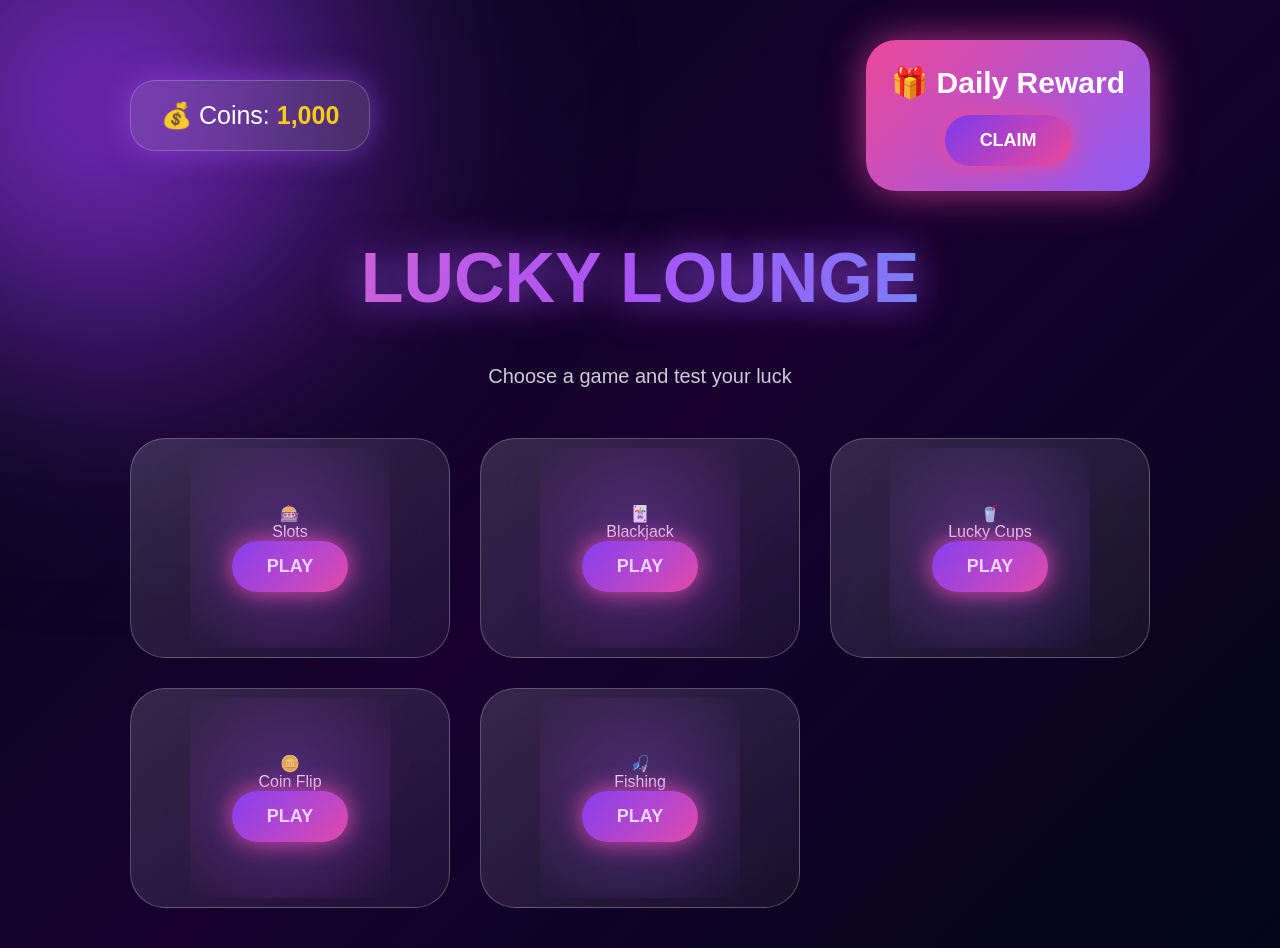
==== index.html @ 0e35cef1 "Refactor index.html structure and game buttons" ====
<!DOCTYPE html>
<html lang="en">

<head>

<meta charset="UTF-8">

<meta name="viewport" content="width=device-width, initial-scale=1.0">

<title>Lucky Lounge</title>


<link rel="stylesheet" href="style.css">


</head>


<body>


<div class="container">



    <!-- TOP HUD -->

    <div class="topbar">


        <div class="currency">

            💰 Coins:

            <span id="coins">
                0
            </span>


        </div>




        <div class="daily">


            <h2>
                🎁 Daily Reward
            </h2>


            <button onclick="claimDailyReward()">

                CLAIM

            </button>


        </div>


    </div>







    <h1 class="title">

        LUCKY LOUNGE

    </h1>





    <p style="text-align:center;opacity:.8;font-size:20px;">

        Choose a game and test your luck

    </p>







    <!-- GAME BUTTONS -->


    <div class="games">





        <div class="game" onclick="location.href='games/slots.html'">


            <div class="game-icon">

                🎰

            </div>


            <div class="game-name">

                Slots

            </div>


            <button class="game-button">

                PLAY

            </button>


        </div>








        <div class="game" onclick="location.href='games/blackjack.html'">


            <div class="game-icon">

                🃏

            </div>


            <div class="game-name">

                Blackjack

            </div>


            <button class="game-button">

                PLAY

            </button>


        </div>








        <div class="game" onclick="location.href='games/cups.html'">


            <div class="game-icon">

                🥤

            </div>


            <div class="game-name">

                Lucky Cups

            </div>


            <button class="game-button">

                PLAY

            </button>


        </div>








        <div class="game" onclick="location.href='games/coinflip.html'">


            <div class="game-icon">

                🪙

            </div>


            <div class="game-name">

                Coin Flip

            </div>


            <button class="game-button">

                PLAY

            </button>


        </div>







        <div class="game" onclick="location.href='games/fishing.html'">


            <div class="game-icon">

                🎣

            </div>


            <div class="game-name">

                Fishing

            </div>


            <button class="game-button">

                PLAY

            </button>


        </div>






    </div>





</div>







<script src="js/currency.js"></script>

<script src="js/sounds.js"></script>



</body>

</html>
---- style.css ----
/* =================================
        LUCKY LOUNGE
        PREMIUM UI
================================= */


* {
    box-sizing:border-box;
}


body {

    margin:0;

    min-height:100vh;

    background:
    linear-gradient(
        135deg,
        #050816,
        #17002f,
        #020617
    );

    color:white;

    font-family:
    "Segoe UI",
    Arial,
    sans-serif;


    overflow-x:hidden;

}





/* BACKGROUND EFFECT */


body::before {


    content:"";


    position:fixed;


    width:800px;

    height:800px;


    background:

    radial-gradient(
        circle,
        #9333ea,
        transparent 65%
    );


    filter:blur(100px);


    top:-300px;

    left:-300px;


    animation:

    glowMove 10s infinite alternate;


}



@keyframes glowMove {


    from {

        transform:translate(0,0);

    }


    to {

        transform:translate(500px,400px);

    }

}








/* MAIN AREA */


.container {


    width:95%;


    max-width:1100px;


    margin:auto;


    padding:40px;


    position:relative;



}







/* TOP BAR */


.topbar {


    display:flex;


    justify-content:space-between;


    align-items:center;


    gap:20px;


    margin-bottom:40px;


}



.currency {


    background:

    rgba(255,255,255,.12);



    backdrop-filter:blur(20px);



    padding:20px 30px;


    border-radius:25px;



    border:

    1px solid rgba(255,255,255,.2);



    font-size:25px;



    box-shadow:

    0 0 30px rgba(168,85,247,.5);


}





.currency span {


    color:#facc15;


    font-weight:bold;


}








/* DAILY REWARD */


.daily {


    background:


    linear-gradient(

        135deg,

        #ec4899,

        #8b5cf6

    );



    padding:25px;



    border-radius:30px;



    box-shadow:


    0 0 40px rgba(236,72,153,.7);



    text-align:center;



    animation:

    float 4s infinite;



}



@keyframes float {


    50%{

        transform:translateY(-10px);

    }

}





.daily h2 {


    margin:0;

    font-size:30px;

}



.daily button {


    margin-top:15px;


}









/* TITLE */


.title {


    text-align:center;


    font-size:70px;


    font-weight:900;



    background:


    linear-gradient(

        90deg,

        #f472b6,

        #a855f7,

        #38bdf8

    );



    -webkit-background-clip:text;


    color:transparent;



    text-shadow:


    0 0 40px #a855f7;


}









/* GAME GRID */


.games {


    display:grid;


    grid-template-columns:

    repeat(auto-fit,minmax(250px,1fr));


    gap:30px;


    margin-top:50px;


}








/* GAME CARDS */


.game {


    position:relative;



    height:220px;



    padding:30px;



    border-radius:35px;



    background:


    linear-gradient(

        145deg,

        rgba(255,255,255,.15),

        rgba(255,255,255,.05)

    );



    border:

    1px solid rgba(255,255,255,.25);



    backdrop-filter:blur(20px);



    display:flex;


    flex-direction:column;



    justify-content:center;



    align-items:center;



    text-align:center;



    overflow:hidden;



    transition:.4s;



}







.game::before {


    content:"";


    position:absolute;


    width:200px;


    height:200px;



    background:


    radial-gradient(

        circle,

        #a855f7,

        transparent

    );



    opacity:.3;


}







.game:hover {


    transform:


    translateY(-15px)

    scale(1.05);



    box-shadow:


    0 0 60px #a855f7;


}






.game h2 {


    position:relative;


    font-size:32px;


}



.game p {


    position:relative;


    opacity:.8;


}









/* BUTTONS */


button {


    border:none;


    padding:

    15px 35px;


    border-radius:25px;



    cursor:pointer;



    color:white;



    font-size:18px;


    font-weight:bold;



    background:


    linear-gradient(

        135deg,

        #7c3aed,

        #ec4899

    );



    box-shadow:


    0 0 25px #ec4899;



    transition:.3s;


}



button:hover {


    transform:

    scale(1.15);



    box-shadow:


    0 0 50px #ec4899;


}








/* MOBILE */


@media(max-width:600px){


.title{

    font-size:45px;

}


.topbar{

    flex-direction:column;

}


}
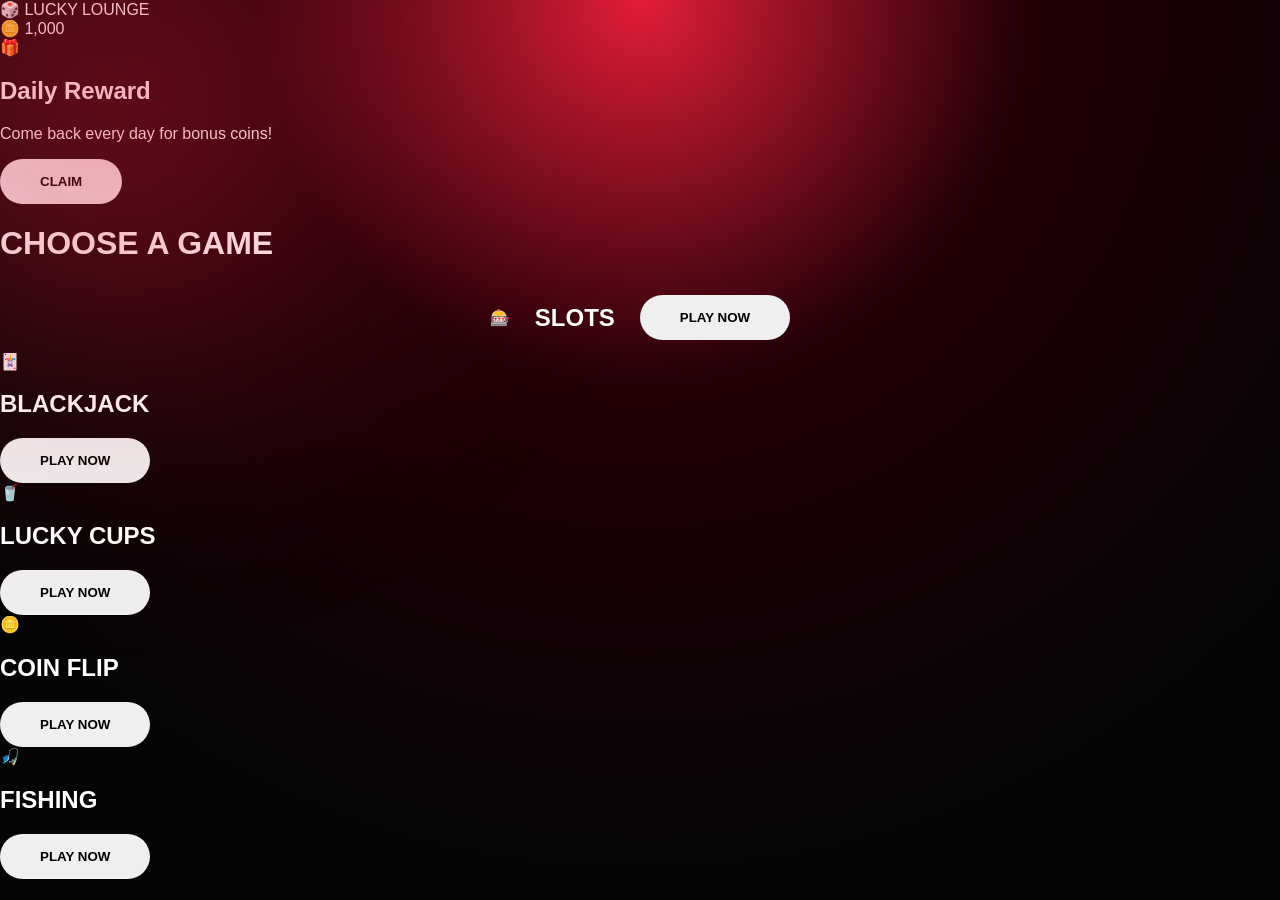
==== commit d3c9cf42: "Refactor HTML structure and update game sections" ====
--- a/index.html
+++ b/index.html
@@ -9,28 +9,38 @@
 
 <title>Lucky Lounge</title>
 
-
 <link rel="stylesheet" href="style.css">
 
-
 </head>
 
 
 <body>
 
 
-<div class="container">
-
-
-
-    <!-- TOP HUD -->
-
-    <div class="topbar">
-
-
-        <div class="currency">
-
-            💰 Coins:
+<div class="lobby">
+
+
+
+    <!-- HEADER -->
+
+    <div class="header">
+
+
+        <div class="logo">
+
+            🎲 LUCKY LOUNGE
+
+        </div>
+
+
+
+        <div class="currency-box">
+
+
+            <span class="coin-icon">
+                🪙
+            </span>
+
 
             <span id="coins">
                 0
@@ -40,26 +50,6 @@
         </div>
 
 
-
-
-        <div class="daily">
-
-
-            <h2>
-                🎁 Daily Reward
-            </h2>
-
-
-            <button onclick="claimDailyReward()">
-
-                CLAIM
-
-            </button>
-
-
-        </div>
-
-
     </div>
 
 
@@ -67,10 +57,55 @@
 
 
 
-
-    <h1 class="title">
-
-        LUCKY LOUNGE
+    <!-- DAILY -->
+
+
+    <div class="daily-card">
+
+
+        <div class="daily-icon">
+
+            🎁
+
+        </div>
+
+
+        <div>
+
+            <h2>
+                Daily Reward
+            </h2>
+
+
+            <p>
+                Come back every day for bonus coins!
+            </p>
+
+
+        </div>
+
+
+        <button onclick="claimDailyReward()">
+
+            CLAIM
+
+        </button>
+
+
+    </div>
+
+
+
+
+
+
+
+    <!-- TITLE -->
+
+
+    <h1 class="main-title">
+
+        CHOOSE A GAME
 
     </h1>
 
@@ -78,185 +113,120 @@
 
 
 
-    <p style="text-align:center;opacity:.8;font-size:20px;">
-
-        Choose a game and test your luck
-
-    </p>
-
-
-
-
-
-
-
-    <!-- GAME BUTTONS -->
-
-
-    <div class="games">
-
-
-
-
-
-        <div class="game" onclick="location.href='games/slots.html'">
-
-
-            <div class="game-icon">
-
+    <!-- GAMES -->
+
+
+    <div class="game-menu">
+
+
+
+        <div class="game-card slots"
+        onclick="location.href='games/slots.html'">
+
+            <div class="game-image">
                 🎰
-
-            </div>
-
-
-            <div class="game-name">
-
-                Slots
-
-            </div>
-
-
-            <button class="game-button">
-
-                PLAY
-
-            </button>
-
-
-        </div>
-
-
-
-
-
-
-
-
-        <div class="game" onclick="location.href='games/blackjack.html'">
-
-
-            <div class="game-icon">
-
+            </div>
+
+            <h2>
+                SLOTS
+            </h2>
+
+            <button>
+                PLAY NOW
+            </button>
+
+        </div>
+
+
+
+
+
+
+        <div class="game-card blackjack"
+        onclick="location.href='games/blackjack.html'">
+
+            <div class="game-image">
                 🃏
-
-            </div>
-
-
-            <div class="game-name">
-
-                Blackjack
-
-            </div>
-
-
-            <button class="game-button">
-
-                PLAY
-
-            </button>
-
-
-        </div>
-
-
-
-
-
-
-
-
-        <div class="game" onclick="location.href='games/cups.html'">
-
-
-            <div class="game-icon">
-
+            </div>
+
+            <h2>
+                BLACKJACK
+            </h2>
+
+            <button>
+                PLAY NOW
+            </button>
+
+        </div>
+
+
+
+
+
+
+
+        <div class="game-card cups"
+        onclick="location.href='games/cups.html'">
+
+            <div class="game-image">
                 🥤
-
-            </div>
-
-
-            <div class="game-name">
-
-                Lucky Cups
-
-            </div>
-
-
-            <button class="game-button">
-
-                PLAY
-
-            </button>
-
-
-        </div>
-
-
-
-
-
-
-
-
-        <div class="game" onclick="location.href='games/coinflip.html'">
-
-
-            <div class="game-icon">
-
+            </div>
+
+            <h2>
+                LUCKY CUPS
+            </h2>
+
+            <button>
+                PLAY NOW
+            </button>
+
+        </div>
+
+
+
+
+
+
+
+        <div class="game-card coin"
+        onclick="location.href='games/coinflip.html'">
+
+            <div class="game-image">
                 🪙
-
-            </div>
-
-
-            <div class="game-name">
-
-                Coin Flip
-
-            </div>
-
-
-            <button class="game-button">
-
-                PLAY
-
-            </button>
-
-
-        </div>
-
-
-
-
-
-
-
-        <div class="game" onclick="location.href='games/fishing.html'">
-
-
-            <div class="game-icon">
-
+            </div>
+
+            <h2>
+                COIN FLIP
+            </h2>
+
+            <button>
+                PLAY NOW
+            </button>
+
+        </div>
+
+
+
+
+
+
+
+        <div class="game-card fishing"
+        onclick="location.href='games/fishing.html'">
+
+            <div class="game-image">
                 🎣
-
-            </div>
-
-
-            <div class="game-name">
-
-                Fishing
-
-            </div>
-
-
-            <button class="game-button">
-
-                PLAY
-
-            </button>
-
-
-        </div>
-
-
+            </div>
+
+            <h2>
+                FISHING
+            </h2>
+
+            <button>
+                PLAY NOW
+            </button>
+
+        </div>
 
 
 
@@ -272,15 +242,11 @@
 
 
 
-
-
-
 <script src="js/currency.js"></script>
 
 <script src="js/sounds.js"></script>
 
 
-
 </body>
 
 </html>
--- a/style.css
+++ b/style.css
@@ -1,45 +1,76 @@
-/* =================================
+/* =====================================
         LUCKY LOUNGE
-        PREMIUM UI
-================================= */
+        CRIMSON PREMIUM UI
+        Theme: #e31d39
+===================================== */
 
 
 * {
+
     box-sizing:border-box;
-}
-
-
+
+}
+
+
+
+html,
 body {
 
     margin:0;
 
-    min-height:100vh;
+    padding:0;
+
+    width:100%;
+
+    min-height:100%;
+
+}
+
+
+
+
+
+body {
+
 
     background:
-    linear-gradient(
-        135deg,
-        #050816,
-        #17002f,
-        #020617
+
+    radial-gradient(
+
+        circle at top,
+
+        #e31d39,
+
+        #210006 35%,
+
+        #050505 80%
+
     );
 
+
     color:white;
 
+
     font-family:
+
     "Segoe UI",
     Arial,
     sans-serif;
 
 
+
     overflow-x:hidden;
 
-}
-
-
-
-
-
-/* BACKGROUND EFFECT */
+
+}
+
+
+
+
+
+/* ==========================
+   BACKGROUND EFFECTS
+========================== */
 
 
 body::before {
@@ -53,19 +84,28 @@
 
     width:800px;
 
+
     height:800px;
 
 
+
     background:
 
+
     radial-gradient(
+
         circle,
-        #9333ea,
+
+        rgba(227,29,57,.55),
+
         transparent 65%
+
     );
 
 
-    filter:blur(100px);
+
+    filter:blur(120px);
+
 
 
     top:-300px;
@@ -73,41 +113,46 @@
     left:-300px;
 
 
+
     animation:
 
-    glowMove 10s infinite alternate;
-
-
-}
-
-
-
-@keyframes glowMove {
+    redGlow 8s infinite alternate;
+
+
+}
+
+
+
+
+
+@keyframes redGlow {
 
 
     from {
 
-        transform:translate(0,0);
+        transform:translate(0,0) scale(1);
 
     }
 
 
     to {
 
-        transform:translate(500px,400px);
+        transform:translate(500px,300px) scale(1.3);
 
     }
 
-}
-
-
-
-
-
-
-
-
-/* MAIN AREA */
+
+}
+
+
+
+
+
+
+
+/* ==========================
+        HOME CONTAINER
+========================== */
 
 
 .container {
@@ -116,7 +161,7 @@
     width:95%;
 
 
-    max-width:1100px;
+    max-width:1200px;
 
 
     margin:auto;
@@ -125,564 +170,880 @@
     padding:40px;
 
 
+}
+
+
+
+
+
+
+/* ==========================
+        TOP HUD
+========================== */
+
+
+.topbar {
+
+
+    display:flex;
+
+
+    justify-content:space-between;
+
+
+    align-items:center;
+
+
+    gap:25px;
+
+
+    flex-wrap:wrap;
+
+
+}
+
+
+
+
+
+.currency {
+
+
+    padding:20px 35px;
+
+
+    border-radius:25px;
+
+
+
+    background:
+
+    rgba(255,255,255,.12);
+
+
+
+    backdrop-filter:blur(20px);
+
+
+
+    border:
+
+    1px solid rgba(255,255,255,.25);
+
+
+
+    font-size:26px;
+
+
+
+    font-weight:900;
+
+
+
+    box-shadow:
+
+
+    0 0 35px rgba(227,29,57,.8);
+
+
+
+}
+
+
+
+
+
+.currency span {
+
+
+    color:#ffd700;
+
+
+    text-shadow:
+
+    0 0 15px gold;
+
+
+}
+
+
+
+
+
+
+
+/* DAILY REWARD */
+
+
+.daily {
+
+
+    padding:25px 45px;
+
+
+    border-radius:30px;
+
+
+
+    background:
+
+
+    linear-gradient(
+
+        135deg,
+
+        #e31d39,
+
+        #ff6b81
+
+    );
+
+
+
+    box-shadow:
+
+
+    0 0 50px #e31d39;
+
+
+
+    animation:
+
+    rewardFloat 3s infinite;
+
+
+}
+
+
+
+
+
+@keyframes rewardFloat {
+
+
+    50%{
+
+        transform:translateY(-12px);
+
+    }
+
+
+}
+
+
+
+
+
+
+
+
+/* ==========================
+        TITLE
+========================== */
+
+
+.title {
+
+
+    text-align:center;
+
+
+    font-size:75px;
+
+
+    font-weight:1000;
+
+
+
+    background:
+
+
+    linear-gradient(
+
+        90deg,
+
+        #ffccd5,
+
+        #e31d39,
+
+        white
+
+    );
+
+
+
+    -webkit-background-clip:text;
+
+
+    color:transparent;
+
+
+
+    text-shadow:
+
+
+    0 0 40px #e31d39;
+
+
+
+}
+
+
+
+
+
+
+
+
+/* ==========================
+        GAME GRID
+========================== */
+
+
+.games {
+
+
+    display:grid;
+
+
+    grid-template-columns:
+
+
+    repeat(
+
+    auto-fit,
+
+    minmax(260px,1fr)
+
+    );
+
+
+
+    gap:35px;
+
+
+    margin-top:60px;
+
+
+}
+
+
+
+
+
+
+
+/* ==========================
+        GAME BUTTONS
+========================== */
+
+
+.game {
+
+
+    height:260px;
+
+
+
     position:relative;
 
 
 
-}
-
-
-
-
-
-
-
-/* TOP BAR */
-
-
-.topbar {
+    overflow:hidden;
+
+
+
+    cursor:pointer;
+
+
+
+    border-radius:35px;
+
 
 
     display:flex;
 
 
-    justify-content:space-between;
+
+    flex-direction:column;
+
+
+
+    justify-content:center;
+
 
 
     align-items:center;
 
 
-    gap:20px;
-
-
-    margin-bottom:40px;
-
-
-}
-
-
-
-.currency {
+
 
 
     background:
 
+
+    linear-gradient(
+
+        145deg,
+
+        #260009,
+
+        #e31d39
+
+    );
+
+
+
+
+
+    border:
+
+    3px solid rgba(255,255,255,.25);
+
+
+
+
+
+    box-shadow:
+
+
+    0 20px 50px rgba(0,0,0,.7);
+
+
+
+    transition:.35s;
+
+
+}
+
+
+
+
+
+.game::before {
+
+
+    content:"";
+
+
+    position:absolute;
+
+
+    width:250px;
+
+
+    height:250px;
+
+
+
+    background:
+
+
+    radial-gradient(
+
+        circle,
+
+        rgba(255,255,255,.35),
+
+        transparent
+
+    );
+
+
+
+    top:-150px;
+
+
+    left:-150px;
+
+
+
+    transition:.5s;
+
+
+}
+
+
+
+
+
+.game:hover::before {
+
+
+    top:-20px;
+
+
+    left:-20px;
+
+
+}
+
+
+
+
+
+
+
+.game::after {
+
+
+    content:"";
+
+
+    position:absolute;
+
+
+    width:200%;
+
+
+    height:100%;
+
+
+
+    background:
+
+
+    linear-gradient(
+
+        120deg,
+
+        transparent,
+
+        rgba(255,255,255,.35),
+
+        transparent
+
+    );
+
+
+
+    transform:
+
+    translateX(-100%);
+
+
+}
+
+
+
+
+
+.game:hover::after {
+
+
+    animation:
+
+    shine .8s;
+
+
+}
+
+
+
+
+@keyframes shine {
+
+
+    to {
+
+        transform:translateX(100%);
+
+    }
+
+
+}
+
+
+
+
+
+.game:hover {
+
+
+    transform:
+
+
+    translateY(-18px)
+
+    scale(1.06);
+
+
+
+    box-shadow:
+
+
+    0 0 70px #e31d39;
+
+
+}
+
+
+
+
+
+.game-icon {
+
+
+    font-size:90px;
+
+
+    z-index:2;
+
+
+
+    filter:
+
+
+    drop-shadow(
+
+    0 0 20px white
+
+    );
+
+
+}
+
+
+
+
+
+.game-name {
+
+
+    z-index:2;
+
+
+    font-size:38px;
+
+
+    font-weight:1000;
+
+
+    text-transform:uppercase;
+
+
+}
+
+
+
+
+
+
+
+.game-button {
+
+
+    z-index:2;
+
+
+    margin-top:20px;
+
+
+    width:180px;
+
+
+    height:55px;
+
+
+
+    border-radius:30px;
+
+
+
+    border:none;
+
+
+
+    background:white;
+
+
+
+    color:#e31d39;
+
+
+
+    font-size:20px;
+
+
+    font-weight:1000;
+
+
+
+    cursor:pointer;
+
+
+
+    transition:.3s;
+
+
+}
+
+
+
+
+
+.game:hover .game-button {
+
+
+    background:#e31d39;
+
+
+    color:white;
+
+
+
+    box-shadow:
+
+
+    0 0 30px white;
+
+
+}
+
+
+
+
+
+
+
+
+/* ==========================
+        GAME PAGES
+========================== */
+
+
+.game-container {
+
+
+    width:95%;
+
+
+    max-width:750px;
+
+
+
+    margin:50px auto;
+
+
+    padding:50px;
+
+
+
+    background:
+
+
     rgba(255,255,255,.12);
 
 
 
-    backdrop-filter:blur(20px);
-
-
-
-    padding:20px 30px;
+    backdrop-filter:
+
+    blur(25px);
+
+
+
+    border-radius:35px;
+
+
+
+    border:
+
+    1px solid rgba(255,255,255,.25);
+
+
+
+    text-align:center;
+
+
+
+    box-shadow:
+
+
+    0 0 70px rgba(227,29,57,.7);
+
+
+}
+
+
+
+
+
+
+/* SLOTS */
+
+
+.slots {
+
+
+    display:flex !important;
+
+
+    flex-direction:row !important;
+
+
+    justify-content:center !important;
+
+
+    align-items:center !important;
+
+
+    gap:25px;
+
+
+}
+
+
+
+
+
+.slot {
+
+
+    width:120px;
+
+
+    height:120px;
+
+
+    background:#111;
 
 
     border-radius:25px;
 
 
-
     border:
 
-    1px solid rgba(255,255,255,.2);
-
-
-
-    font-size:25px;
+    3px solid #e31d39;
+
+
+
+    display:flex !important;
+
+
+    justify-content:center !important;
+
+
+    align-items:center !important;
+
+
+
+    font-size:65px;
 
 
 
     box-shadow:
 
-    0 0 30px rgba(168,85,247,.5);
-
-
-}
-
-
-
-
-
-.currency span {
-
-
-    color:#facc15;
+
+    0 0 35px #e31d39;
+
+
+}
+
+
+
+
+
+
+
+
+/* INPUTS */
+
+
+input {
+
+
+    padding:18px;
+
+
+    width:300px;
+
+
+    border-radius:20px;
+
+
+    background:#111;
+
+
+    color:white;
+
+
+    border:
+
+    2px solid #e31d39;
+
+
+
+    text-align:center;
+
+
+    font-size:20px;
+
+
+}
+
+
+
+
+
+
+
+
+/* BUTTONS */
+
+
+button {
+
+
+    cursor:pointer;
+
+
+    border:none;
+
+
+    border-radius:25px;
+
+
+    padding:15px 40px;
 
 
     font-weight:bold;
 
 
-}
-
-
-
-
-
-
-
-
-/* DAILY REWARD */
-
-
-.daily {
-
-
-    background:
-
-
-    linear-gradient(
-
-        135deg,
-
-        #ec4899,
-
-        #8b5cf6
-
-    );
-
-
-
-    padding:25px;
-
-
-
-    border-radius:30px;
-
+    transition:.3s;
+
+
+}
+
+
+
+
+
+button:hover {
+
+
+    transform:scale(1.1);
 
 
     box-shadow:
 
-
-    0 0 40px rgba(236,72,153,.7);
-
-
-
-    text-align:center;
-
-
-
-    animation:
-
-    float 4s infinite;
-
-
-
-}
-
-
-
-@keyframes float {
-
-
-    50%{
-
-        transform:translateY(-10px);
-
-    }
-
-}
-
-
-
-
-
-.daily h2 {
-
-
-    margin:0;
-
-    font-size:30px;
-
-}
-
-
-
-.daily button {
-
-
-    margin-top:15px;
-
-
-}
-
-
-
-
-
-
-
-
-
-/* TITLE */
+    0 0 30px #e31d39;
+
+
+}
+
+
+
+
+
+
+@media(max-width:700px){
 
 
 .title {
 
-
-    text-align:center;
-
-
-    font-size:70px;
-
-
-    font-weight:900;
-
-
-
-    background:
-
-
-    linear-gradient(
-
-        90deg,
-
-        #f472b6,
-
-        #a855f7,
-
-        #38bdf8
-
-    );
-
-
-
-    -webkit-background-clip:text;
-
-
-    color:transparent;
-
-
-
-    text-shadow:
-
-
-    0 0 40px #a855f7;
-
-
-}
-
-
-
-
-
-
-
-
-
-/* GAME GRID */
-
-
-.games {
-
-
-    display:grid;
-
-
-    grid-template-columns:
-
-    repeat(auto-fit,minmax(250px,1fr));
-
-
-    gap:30px;
-
-
-    margin-top:50px;
-
-
-}
-
-
-
-
-
-
-
-
-/* GAME CARDS */
-
-
-.game {
-
-
-    position:relative;
-
-
-
-    height:220px;
-
-
-
-    padding:30px;
-
-
-
-    border-radius:35px;
-
-
-
-    background:
-
-
-    linear-gradient(
-
-        145deg,
-
-        rgba(255,255,255,.15),
-
-        rgba(255,255,255,.05)
-
-    );
-
-
-
-    border:
-
-    1px solid rgba(255,255,255,.25);
-
-
-
-    backdrop-filter:blur(20px);
-
-
-
-    display:flex;
-
-
-    flex-direction:column;
-
-
-
-    justify-content:center;
-
-
-
-    align-items:center;
-
-
-
-    text-align:center;
-
-
-
-    overflow:hidden;
-
-
-
-    transition:.4s;
-
-
-
-}
-
-
-
-
-
-
-
-.game::before {
-
-
-    content:"";
-
-
-    position:absolute;
-
-
-    width:200px;
-
-
-    height:200px;
-
-
-
-    background:
-
-
-    radial-gradient(
-
-        circle,
-
-        #a855f7,
-
-        transparent
-
-    );
-
-
-
-    opacity:.3;
-
-
-}
-
-
-
-
-
-
-
-.game:hover {
-
-
-    transform:
-
-
-    translateY(-15px)
-
-    scale(1.05);
-
-
-
-    box-shadow:
-
-
-    0 0 60px #a855f7;
-
-
-}
-
-
-
-
-
-
-.game h2 {
-
-
-    position:relative;
-
-
-    font-size:32px;
-
-
-}
-
-
-
-.game p {
-
-
-    position:relative;
-
-
-    opacity:.8;
-
-
-}
-
-
-
-
-
-
-
-
-
-/* BUTTONS */
-
-
-button {
-
-
-    border:none;
-
-
-    padding:
-
-    15px 35px;
-
-
-    border-radius:25px;
-
-
-
-    cursor:pointer;
-
-
-
-    color:white;
-
-
-
-    font-size:18px;
-
-
-    font-weight:bold;
-
-
-
-    background:
-
-
-    linear-gradient(
-
-        135deg,
-
-        #7c3aed,
-
-        #ec4899
-
-    );
-
-
-
-    box-shadow:
-
-
-    0 0 25px #ec4899;
-
-
-
-    transition:.3s;
-
-
-}
-
-
-
-button:hover {
-
-
-    transform:
-
-    scale(1.15);
-
-
-
-    box-shadow:
-
-
-    0 0 50px #ec4899;
-
-
-}
-
-
-
-
-
-
-
-
-/* MOBILE */
-
-
-@media(max-width:600px){
-
-
-.title{
-
     font-size:45px;
 
 }
 
 
-.topbar{
-
-    flex-direction:column;
-
-}
-
-
-}
+}
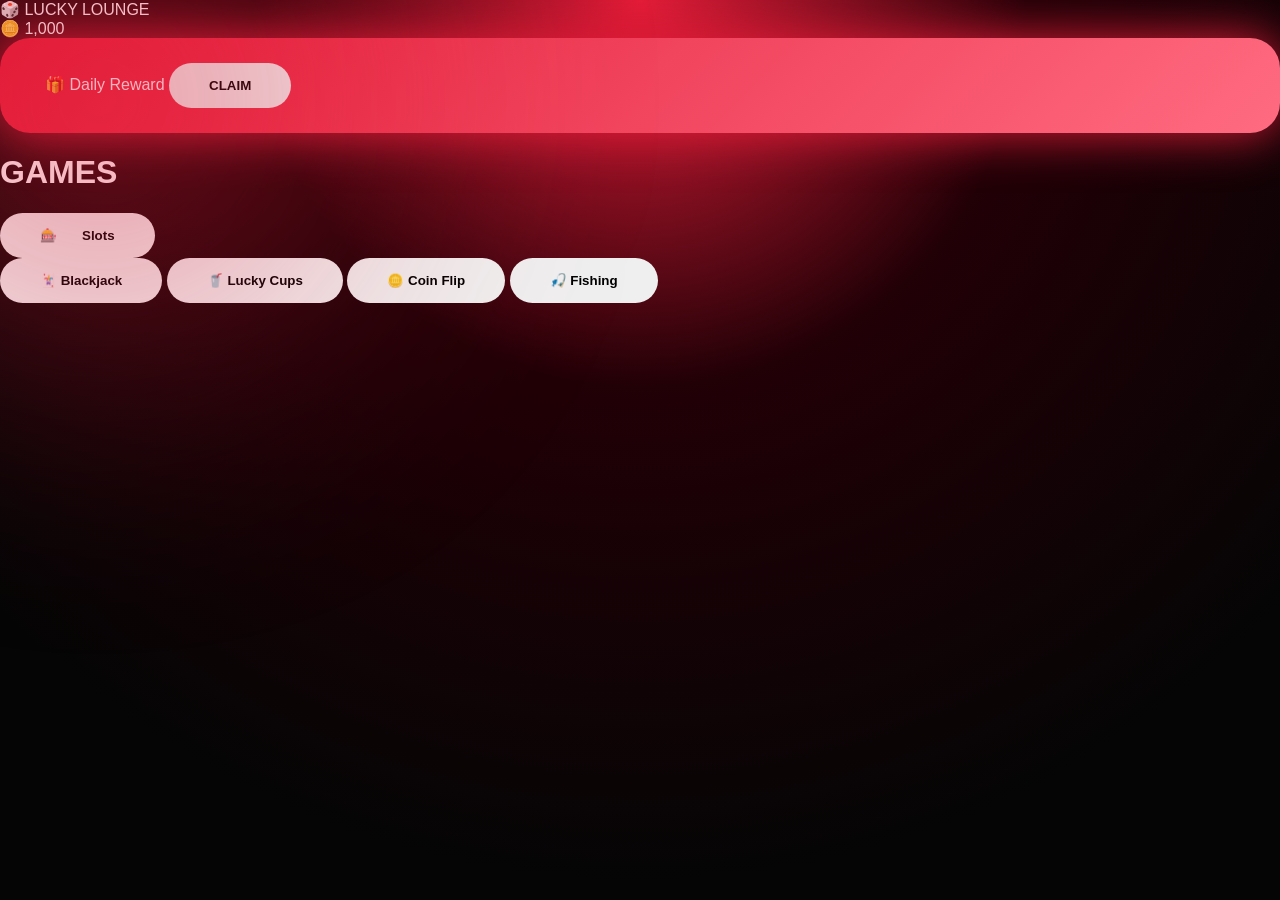
==== commit e5f0e28f: "Update index.html" ====
--- a/index.html
+++ b/index.html
@@ -1,11 +1,7 @@
 <!DOCTYPE html>
-<html lang="en">
+<html>
 
 <head>
-
-<meta charset="UTF-8">
-
-<meta name="viewport" content="width=device-width, initial-scale=1.0">
 
 <title>Lucky Lounge</title>
 
@@ -17,13 +13,12 @@
 <body>
 
 
-<div class="lobby">
-
+<div class="menu">
 
 
     <!-- HEADER -->
 
-    <div class="header">
+    <div class="top">
 
 
         <div class="logo">
@@ -33,19 +28,9 @@
         </div>
 
 
+        <div class="coins">
 
-        <div class="currency-box">
-
-
-            <span class="coin-icon">
-                🪙
-            </span>
-
-
-            <span id="coins">
-                0
-            </span>
-
+            🪙 <span id="coins">0</span>
 
         </div>
 
@@ -56,41 +41,15 @@
 
 
 
-
     <!-- DAILY -->
 
+    <div class="daily">
 
-    <div class="daily-card">
-
-
-        <div class="daily-icon">
-
-            🎁
-
-        </div>
-
-
-        <div>
-
-            <h2>
-                Daily Reward
-            </h2>
-
-
-            <p>
-                Come back every day for bonus coins!
-            </p>
-
-
-        </div>
-
+        🎁 Daily Reward
 
         <button onclick="claimDailyReward()">
-
             CLAIM
-
         </button>
-
 
     </div>
 
@@ -100,134 +59,90 @@
 
 
 
-    <!-- TITLE -->
-
-
-    <h1 class="main-title">
-
-        CHOOSE A GAME
-
+    <h1>
+        GAMES
     </h1>
 
 
 
 
 
-    <!-- GAMES -->
+    <!-- GAME BUTTONS -->
 
 
-    <div class="game-menu">
+    <div class="buttons">
 
 
-
-        <div class="game-card slots"
+        <button class="game-btn slots"
         onclick="location.href='games/slots.html'">
 
-            <div class="game-image">
+            <span>
                 🎰
-            </div>
+            </span>
 
-            <h2>
-                SLOTS
-            </h2>
+            Slots
 
-            <button>
-                PLAY NOW
-            </button>
-
-        </div>
+        </button>
 
 
 
 
 
-
-        <div class="game-card blackjack"
+        <button class="game-btn blackjack"
         onclick="location.href='games/blackjack.html'">
 
-            <div class="game-image">
+            <span>
                 🃏
-            </div>
+            </span>
 
-            <h2>
-                BLACKJACK
-            </h2>
+            Blackjack
 
-            <button>
-                PLAY NOW
-            </button>
-
-        </div>
+        </button>
 
 
 
 
 
-
-
-        <div class="game-card cups"
+        <button class="game-btn cups"
         onclick="location.href='games/cups.html'">
 
-            <div class="game-image">
+            <span>
                 🥤
-            </div>
+            </span>
 
-            <h2>
-                LUCKY CUPS
-            </h2>
+            Lucky Cups
 
-            <button>
-                PLAY NOW
-            </button>
-
-        </div>
+        </button>
 
 
 
 
 
-
-
-        <div class="game-card coin"
+        <button class="game-btn flip"
         onclick="location.href='games/coinflip.html'">
 
-            <div class="game-image">
+            <span>
                 🪙
-            </div>
+            </span>
 
-            <h2>
-                COIN FLIP
-            </h2>
+            Coin Flip
 
-            <button>
-                PLAY NOW
-            </button>
-
-        </div>
+        </button>
 
 
 
 
 
-
-
-        <div class="game-card fishing"
+        <button class="game-btn fish"
         onclick="location.href='games/fishing.html'">
 
-            <div class="game-image">
+            <span>
                 🎣
-            </div>
+            </span>
 
-            <h2>
-                FISHING
-            </h2>
+            Fishing
 
-            <button>
-                PLAY NOW
-            </button>
-
-        </div>
-
+        </button>
 
 
 
@@ -235,17 +150,12 @@
 
 
 
-
-
 </div>
-
 
 
 
 <script src="js/currency.js"></script>
 
-<script src="js/sounds.js"></script>
-
 
 </body>
 
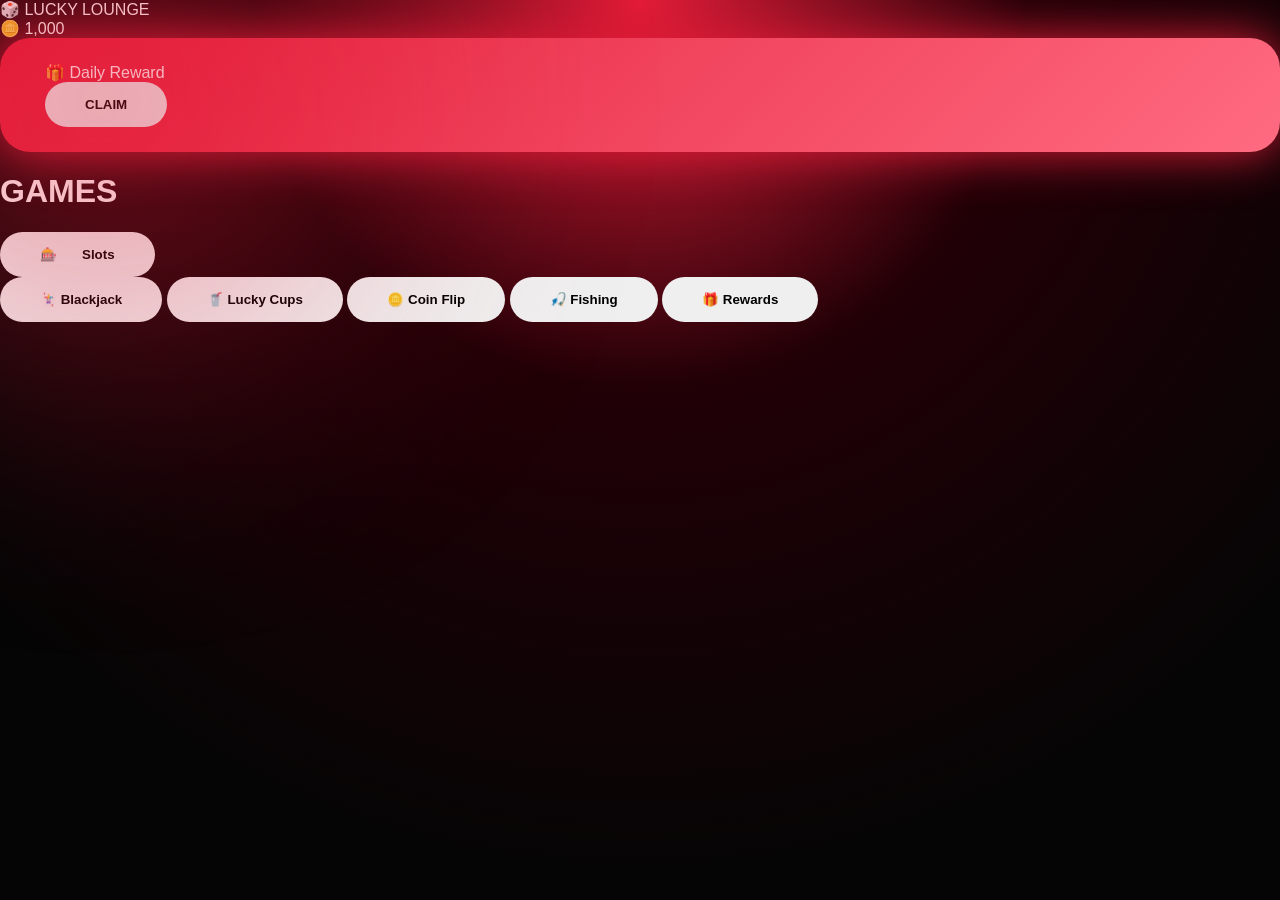
==== commit 59628642: "Update index.html" ====
--- a/index.html
+++ b/index.html
@@ -1,8 +1,12 @@
 <!DOCTYPE html>
-<html>
+<html lang="en">
 
 <head>
 
+<meta charset="UTF-8">
+
+<meta name="viewport" content="width=device-width, initial-scale=1.0">
+
 <title>Lucky Lounge</title>
 
 <link rel="stylesheet" href="style.css">
@@ -16,7 +20,7 @@
 <div class="menu">
 
 
-    <!-- HEADER -->
+    <!-- TOP HEADER -->
 
     <div class="top">
 
@@ -28,9 +32,14 @@
         </div>
 
 
+
         <div class="coins">
 
-            🪙 <span id="coins">0</span>
+            🪙
+
+            <span id="coins">
+                0
+            </span>
 
         </div>
 
@@ -41,15 +50,28 @@
 
 
 
-    <!-- DAILY -->
+
+
+    <!-- DAILY REWARD -->
+
 
     <div class="daily">
 
-        🎁 Daily Reward
+
+        <div>
+
+            🎁 Daily Reward
+
+        </div>
+
+
 
         <button onclick="claimDailyReward()">
+
             CLAIM
-        </button>
+
+        </button>
+
 
     </div>
 
@@ -59,90 +81,158 @@
 
 
 
+    <!-- MENU TITLE -->
+
+
     <h1>
+
         GAMES
+
     </h1>
 
 
 
 
 
-    <!-- GAME BUTTONS -->
+
+
+
+    <!-- GAME MENU -->
 
 
     <div class="buttons">
 
 
-        <button class="game-btn slots"
+
+
+
+        <button 
+        class="game-btn slots"
         onclick="location.href='games/slots.html'">
 
+
             <span>
                 🎰
             </span>
 
+
             Slots
 
-        </button>
-
-
-
-
-
-        <button class="game-btn blackjack"
+
+        </button>
+
+
+
+
+
+
+
+
+        <button 
+        class="game-btn blackjack"
         onclick="location.href='games/blackjack.html'">
 
+
             <span>
                 🃏
             </span>
 
+
             Blackjack
 
-        </button>
-
-
-
-
-
-        <button class="game-btn cups"
+
+        </button>
+
+
+
+
+
+
+
+
+        <button 
+        class="game-btn cups"
         onclick="location.href='games/cups.html'">
 
+
             <span>
                 🥤
             </span>
 
+
             Lucky Cups
 
-        </button>
-
-
-
-
-
-        <button class="game-btn flip"
+
+        </button>
+
+
+
+
+
+
+
+
+        <button 
+        class="game-btn flip"
         onclick="location.href='games/coinflip.html'">
 
+
             <span>
                 🪙
             </span>
 
+
             Coin Flip
 
-        </button>
-
-
-
-
-
-        <button class="game-btn fish"
+
+        </button>
+
+
+
+
+
+
+
+
+        <button 
+        class="game-btn fish"
         onclick="location.href='games/fishing.html'">
 
+
             <span>
                 🎣
             </span>
 
+
             Fishing
 
-        </button>
+
+        </button>
+
+
+
+
+
+
+
+
+        <button 
+        class="game-btn rewards"
+        onclick="location.href='rewards.html'">
+
+
+            <span>
+                🎁
+            </span>
+
+
+            Rewards
+
+
+        </button>
+
+
+
 
 
 
@@ -150,12 +240,21 @@
 
 
 
+
+
+
+
 </div>
 
 
 
+
+
+
 <script src="js/currency.js"></script>
 
+<script src="js/sounds.js"></script>
+
 
 </body>
 
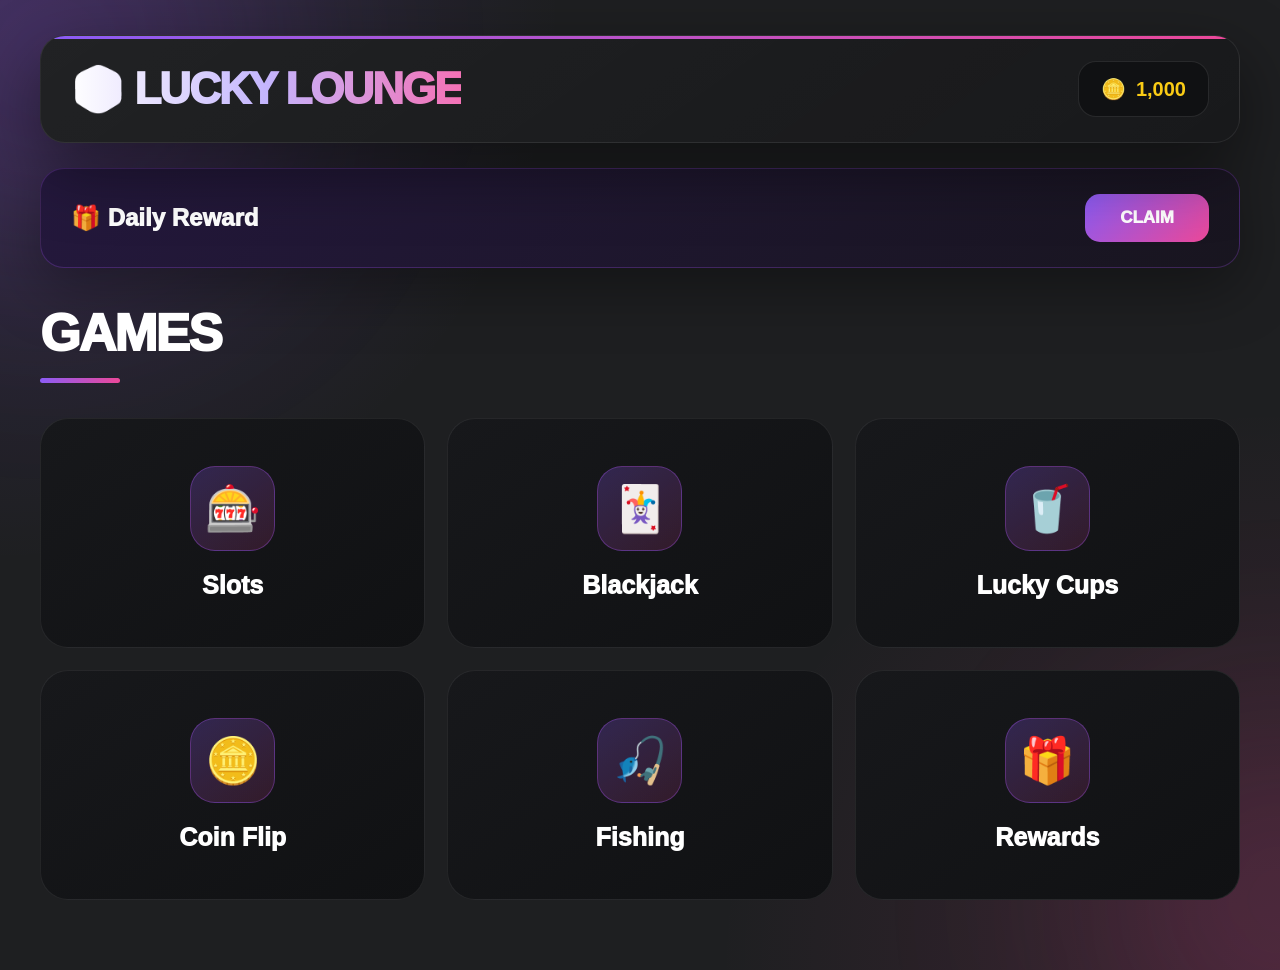
==== commit 3a295fac: "Update index.html" ====
--- a/index.html
+++ b/index.html
@@ -7,20 +7,27 @@
 
 <meta name="viewport" content="width=device-width, initial-scale=1.0">
 
-<title>Lucky Lounge</title>
+
+<title>
+Lucky Lounge
+</title>
+
 
 <link rel="stylesheet" href="style.css">
 
+
 </head>
 
 
 <body>
 
 
+
 <div class="menu">
 
 
-    <!-- TOP HEADER -->
+
+    <!-- HEADER -->
 
     <div class="top">
 
@@ -66,7 +73,8 @@
 
 
 
-        <button onclick="claimDailyReward()">
+        <button
+        onclick="claimDailyReward()">
 
             CLAIM
 
@@ -81,7 +89,7 @@
 
 
 
-    <!-- MENU TITLE -->
+    <!-- TITLE -->
 
 
     <h1>
@@ -96,18 +104,15 @@
 
 
 
-
-    <!-- GAME MENU -->
+    <!-- GAME BUTTONS -->
 
 
     <div class="buttons">
 
 
 
-
-
-        <button 
-        class="game-btn slots"
+        <button
+        class="game-btn"
         onclick="location.href='games/slots.html'">
 
 
@@ -116,20 +121,20 @@
             </span>
 
 
-            Slots
-
-
-        </button>
-
-
-
-
-
-
-
-
-        <button 
-        class="game-btn blackjack"
+            <div>
+                Slots
+            </div>
+
+
+        </button>
+
+
+
+
+
+
+        <button
+        class="game-btn"
         onclick="location.href='games/blackjack.html'">
 
 
@@ -138,20 +143,20 @@
             </span>
 
 
-            Blackjack
-
-
-        </button>
-
-
-
-
-
-
-
-
-        <button 
-        class="game-btn cups"
+            <div>
+                Blackjack
+            </div>
+
+
+        </button>
+
+
+
+
+
+
+        <button
+        class="game-btn"
         onclick="location.href='games/cups.html'">
 
 
@@ -160,20 +165,21 @@
             </span>
 
 
-            Lucky Cups
-
-
-        </button>
-
-
-
-
-
-
-
-
-        <button 
-        class="game-btn flip"
+            <div>
+                Lucky Cups
+            </div>
+
+
+        </button>
+
+
+
+
+
+
+
+        <button
+        class="game-btn"
         onclick="location.href='games/coinflip.html'">
 
 
@@ -182,20 +188,21 @@
             </span>
 
 
-            Coin Flip
-
-
-        </button>
-
-
-
-
-
-
-
-
-        <button 
-        class="game-btn fish"
+            <div>
+                Coin Flip
+            </div>
+
+
+        </button>
+
+
+
+
+
+
+
+        <button
+        class="game-btn"
         onclick="location.href='games/fishing.html'">
 
 
@@ -204,20 +211,21 @@
             </span>
 
 
-            Fishing
-
-
-        </button>
-
-
-
-
-
-
-
-
-        <button 
-        class="game-btn rewards"
+            <div>
+                Fishing
+            </div>
+
+
+        </button>
+
+
+
+
+
+
+
+        <button
+        class="game-btn"
         onclick="location.href='rewards.html'">
 
 
@@ -226,11 +234,12 @@
             </span>
 
 
-            Rewards
-
-
-        </button>
-
+            <div>
+                Rewards
+            </div>
+
+
+        </button>
 
 
 
@@ -241,9 +250,6 @@
 
 
 
-
-
-
 </div>
 
 
@@ -251,10 +257,15 @@
 
 
 
+<!-- SCRIPTS -->
+
 <script src="js/currency.js"></script>
 
 <script src="js/sounds.js"></script>
 
+<script src="js/rewards.js"></script>
+
+
 
 </body>
 
--- a/style.css
+++ b/style.css
@@ -1,77 +1,58 @@
-/* =====================================
-        LUCKY LOUNGE
-        CRIMSON PREMIUM UI
-        Theme: #e31d39
-===================================== */
+/* =========================================================
+   LUCKY LOUNGE
+   PREMIUM CASINO UI
+   DARK #1E1F21 + PURPLE / PINK
+========================================================= */
 
 
 * {
-
-    box-sizing:border-box;
-
-}
-
-
-
-html,
+    box-sizing: border-box;
+}
+
+
+html {
+
+    scroll-behavior:smooth;
+
+}
+
+
 body {
 
     margin:0;
 
-    padding:0;
-
-    width:100%;
-
-    min-height:100%;
-
-}
-
-
-
-
-
-body {
-
-
-    background:
-
-    radial-gradient(
-
-        circle at top,
-
-        #e31d39,
-
-        #210006 35%,
-
-        #050505 80%
-
-    );
-
-
-    color:white;
-
+    min-height:100vh;
 
     font-family:
-
     "Segoe UI",
     Arial,
     sans-serif;
 
-
+    color:white;
+
+    background:
+
+    radial-gradient(
+        circle at top left,
+        rgba(139,92,246,.18),
+        transparent 35%
+    ),
+
+    radial-gradient(
+        circle at bottom right,
+        rgba(236,72,153,.14),
+        transparent 35%
+    ),
+
+    #1E1F21;
 
     overflow-x:hidden;
 
-
-}
-
-
-
-
-
-/* ==========================
-   BACKGROUND EFFECTS
-========================== */
-
+}
+
+
+
+/* background glow */
 
 body::before {
 
@@ -82,91 +63,682 @@
     position:fixed;
 
 
-    width:800px;
-
-
-    height:800px;
-
+    width:700px;
+
+    height:700px;
+
+
+    left:-300px;
+
+    top:-300px;
 
 
     background:
 
-
     radial-gradient(
-
         circle,
-
-        rgba(227,29,57,.55),
-
+        rgba(168,85,247,.22),
         transparent 65%
-
     );
 
 
-
-    filter:blur(120px);
-
-
-
-    top:-300px;
-
-    left:-300px;
-
+    filter:blur(90px);
 
 
     animation:
-
-    redGlow 8s infinite alternate;
-
-
-}
-
-
-
-
-
-@keyframes redGlow {
+    floatGlow 12s infinite alternate;
+
+
+    z-index:-1;
+
+
+}
+
+
+
+body::after {
+
+
+    content:"";
+
+
+    position:fixed;
+
+
+    width:600px;
+
+    height:600px;
+
+
+    right:-300px;
+
+    bottom:-300px;
+
+
+    background:
+
+    radial-gradient(
+        circle,
+        rgba(236,72,153,.18),
+        transparent 65%
+    );
+
+
+    filter:blur(90px);
+
+
+    z-index:-1;
+
+
+}
+
+
+
+
+@keyframes floatGlow {
 
 
     from {
 
-        transform:translate(0,0) scale(1);
+        transform:translate(0,0);
 
     }
 
 
     to {
 
-        transform:translate(500px,300px) scale(1.3);
-
-    }
-
-
-}
-
-
-
-
-
-
-
-/* ==========================
-        HOME CONTAINER
-========================== */
-
-
-.container {
-
-
-    width:95%;
-
-
-    max-width:1200px;
+        transform:translate(80px,50px);
+
+    }
+
+
+}
+
+
+
+
+
+/* =========================================================
+   MENU
+========================================================= */
+
+
+.menu {
+
+
+    width:1200px;
+
+
+    max-width:
+    calc(100% - 40px);
 
 
     margin:auto;
 
 
+    padding:
+
+    35px 0 70px;
+
+
+}
+
+
+
+
+
+/* =========================================================
+   HEADER
+========================================================= */
+
+
+.top {
+
+
+    width:100%;
+
+
+    display:flex;
+
+
+    justify-content:space-between;
+
+
+    align-items:center;
+
+
+    padding:25px 30px;
+
+
+    background:
+
+    linear-gradient(
+        145deg,
+        rgba(255,255,255,.05),
+        rgba(255,255,255,.01)
+    );
+
+
+    background-color:#151618;
+
+
+    border-radius:25px;
+
+
+    border:
+
+    1px solid rgba(255,255,255,.08);
+
+
+    box-shadow:
+
+    0 25px 70px rgba(0,0,0,.45);
+
+
+    position:relative;
+
+
+    overflow:hidden;
+
+
+}
+
+
+
+.top::before {
+
+
+    content:"";
+
+
+    position:absolute;
+
+
+    top:0;
+
+
+    left:0;
+
+
+    width:100%;
+
+
+    height:3px;
+
+
+    background:
+
+    linear-gradient(
+        90deg,
+        #8b5cf6,
+        #ec4899
+    );
+
+
+}
+
+
+
+
+
+
+.logo {
+
+
+    font-size:44px;
+
+
+    font-weight:1000;
+
+
+    letter-spacing:-2px;
+
+
+    background:
+
+    linear-gradient(
+        90deg,
+        white,
+        #c4b5fd,
+        #f472b6
+    );
+
+
+    -webkit-background-clip:text;
+
+
+    color:transparent;
+
+
+}
+
+
+
+
+
+.coins {
+
+
+    display:flex;
+
+
+    align-items:center;
+
+
+    gap:10px;
+
+
+    padding:15px 22px;
+
+
+    border-radius:18px;
+
+
+    background:#101113;
+
+
+    border:
+
+    1px solid rgba(255,255,255,.1);
+
+
+    font-size:20px;
+
+
+    font-weight:900;
+
+
+}
+
+
+
+.coins span {
+
+
+    color:#facc15;
+
+
+}
+
+/* =========================================================
+   DAILY REWARD
+========================================================= */
+
+
+.daily {
+
+
+    margin-top:25px;
+
+
+    padding:25px 30px;
+
+
+    display:flex;
+
+
+    justify-content:space-between;
+
+
+    align-items:center;
+
+
+    background:
+
+
+    linear-gradient(
+        135deg,
+        #24183d,
+        #18151f
+    );
+
+
+    border-radius:24px;
+
+
+    border:
+
+    1px solid rgba(168,85,247,.25);
+
+
+    box-shadow:
+
+    0 20px 60px rgba(0,0,0,.35);
+
+
+    font-size:24px;
+
+
+    font-weight:1000;
+
+
+}
+
+
+
+
+
+.daily button {
+
+
+    padding:
+
+    14px 35px;
+
+
+    border-radius:15px;
+
+
+    border:none;
+
+
+    cursor:pointer;
+
+
+    color:white;
+
+
+    font-size:17px;
+
+
+    font-weight:1000;
+
+
+    background:
+
+
+    linear-gradient(
+        135deg,
+        #8b5cf6,
+        #ec4899
+    );
+
+
+    transition:.25s;
+
+
+}
+
+
+
+.daily button:hover {
+
+
+    transform:
+
+    translateY(-4px);
+
+
+    box-shadow:
+
+    0 15px 40px rgba(168,85,247,.35);
+
+
+}
+
+
+
+
+
+/* =========================================================
+   TITLES
+========================================================= */
+
+
+h1 {
+
+
+    font-size:52px;
+
+
+    font-weight:1000;
+
+
+    letter-spacing:-2px;
+
+
+}
+
+
+
+h1::after {
+
+
+    content:"";
+
+
+    display:block;
+
+
+    width:80px;
+
+
+    height:5px;
+
+
+    margin-top:15px;
+
+
+    border-radius:20px;
+
+
+    background:
+
+
+    linear-gradient(
+        90deg,
+        #8b5cf6,
+        #ec4899
+    );
+
+
+}
+
+
+
+
+
+
+/* =========================================================
+   GAME BUTTON GRID
+========================================================= */
+
+
+.buttons {
+
+
+    width:100%;
+
+
+    display:grid;
+
+
+    grid-template-columns:
+
+    repeat(3,1fr);
+
+
+    gap:22px;
+
+
+}
+
+
+
+
+
+/* =========================================================
+   GAME BUTTONS
+========================================================= */
+
+
+.game-btn {
+
+
+    height:230px;
+
+
+    padding:30px;
+
+
+    border-radius:28px;
+
+
+    border:
+
+    1px solid rgba(255,255,255,.08);
+
+
+    background:
+
+
+    linear-gradient(
+        145deg,
+        #17181b,
+        #101113
+    );
+
+
+    color:white;
+
+
+    cursor:pointer;
+
+
+    display:flex;
+
+
+    flex-direction:column;
+
+
+    justify-content:center;
+
+
+    align-items:center;
+
+
+    gap:20px;
+
+
+    font-size:25px;
+
+
+    font-weight:1000;
+
+
+    position:relative;
+
+
+    overflow:hidden;
+
+
+    transition:.3s;
+
+
+}
+
+
+
+
+
+
+.game-btn span {
+
+
+    width:85px;
+
+
+    height:85px;
+
+
+    display:flex;
+
+
+    justify-content:center;
+
+
+    align-items:center;
+
+
+    border-radius:25px;
+
+
+    font-size:45px;
+
+
+    background:
+
+
+    linear-gradient(
+        145deg,
+        rgba(139,92,246,.25),
+        rgba(236,72,153,.15)
+    );
+
+
+    border:
+
+    1px solid rgba(168,85,247,.35);
+
+
+}
+
+
+
+
+
+.game-btn:hover {
+
+
+    transform:
+
+
+    translateY(-10px);
+
+
+    border-color:
+
+
+    rgba(168,85,247,.5);
+
+
+    box-shadow:
+
+
+    0 25px 60px rgba(0,0,0,.45),
+
+    0 0 35px rgba(139,92,246,.2);
+
+
+}
+
+
+
+
+
+/* =========================================================
+   GAME PAGE CENTER FIX
+========================================================= */
+
+
+.game-page {
+
+
+    min-height:100vh;
+
+
+    width:100%;
+
+
+    display:flex;
+
+
+    justify-content:center;
+
+
+    align-items:center;
+
+
     padding:40px;
 
 
@@ -175,875 +747,1306 @@
 
 
 
-
-
-/* ==========================
-        TOP HUD
-========================== */
-
-
-.topbar {
+.game-container {
+
+
+    width:850px;
+
+
+    max-width:95%;
+
+
+    padding:45px;
+
+
+    text-align:center;
+
+
+    background:
+
+
+    linear-gradient(
+        145deg,
+        #17181b,
+        #111214
+    );
+
+
+    border-radius:30px;
+
+
+    border:
+
+    1px solid rgba(255,255,255,.08);
+
+
+    box-shadow:
+
+
+    0 35px 100px rgba(0,0,0,.55);
+
+
+}
+
+/* =========================================================
+   INPUT / BET BOX
+========================================================= */
+
+
+.bet-box {
 
 
     display:flex;
 
 
-    justify-content:space-between;
+    justify-content:center;
+
+
+    margin:25px 0;
+
+
+}
+
+
+
+
+
+input {
+
+
+    width:320px;
+
+
+    padding:17px 20px;
+
+
+    border-radius:18px;
+
+
+    border:
+
+
+    1px solid rgba(255,255,255,.1);
+
+
+    outline:none;
+
+
+    background:#0f1012;
+
+
+    color:white;
+
+
+    text-align:center;
+
+
+    font-size:18px;
+
+
+    font-weight:700;
+
+
+    transition:.25s;
+
+
+}
+
+
+
+
+
+input::placeholder {
+
+
+    color:#777;
+
+
+}
+
+
+
+
+
+input:focus {
+
+
+    border-color:#8b5cf6;
+
+
+    box-shadow:
+
+
+    0 0 20px rgba(139,92,246,.25);
+
+
+}
+
+
+
+
+
+
+
+/* =========================================================
+   ACTION BUTTONS
+========================================================= */
+
+
+.game-action {
+
+
+    padding:
+
+    15px 40px;
+
+
+    margin:12px;
+
+
+    border-radius:16px;
+
+
+    border:none;
+
+
+    cursor:pointer;
+
+
+    color:white;
+
+
+    font-size:18px;
+
+
+    font-weight:1000;
+
+
+    background:
+
+
+    linear-gradient(
+        135deg,
+        #8b5cf6,
+        #ec4899
+    );
+
+
+    box-shadow:
+
+
+    0 12px 35px rgba(139,92,246,.25);
+
+
+    transition:.25s;
+
+
+}
+
+
+
+
+
+.game-action:hover {
+
+
+    transform:
+
+    translateY(-4px);
+
+
+    box-shadow:
+
+
+    0 18px 45px rgba(236,72,153,.35);
+
+
+}
+
+
+
+
+
+.game-action:active {
+
+
+    transform:
+
+    scale(.96);
+
+
+}
+
+
+
+
+
+
+
+/* =========================================================
+   SLOTS
+========================================================= */
+
+
+.slots {
+
+
+    width:100%;
+
+
+    display:flex;
+
+
+    justify-content:center;
 
 
     align-items:center;
 
 
-    gap:25px;
+    gap:20px;
+
+
+    margin:40px auto;
+
+
+}
+
+
+
+
+
+.slot {
+
+
+    width:140px;
+
+
+    height:150px;
+
+
+    display:flex;
+
+
+    justify-content:center;
+
+
+    align-items:center;
+
+
+    font-size:75px;
+
+
+    border-radius:25px;
+
+
+    background:
+
+
+    linear-gradient(
+        145deg,
+        #202126,
+        #101113
+    );
+
+
+    border:
+
+
+    2px solid rgba(139,92,246,.35);
+
+
+    box-shadow:
+
+
+    0 20px 50px rgba(0,0,0,.45);
+
+
+    transition:.3s;
+
+
+}
+
+
+
+
+
+.slot:hover {
+
+
+    transform:
+
+    translateY(-8px);
+
+
+    border-color:#ec4899;
+
+
+}
+
+
+
+
+
+
+
+
+/* =========================================================
+   COIN FLIP
+========================================================= */
+
+
+.coin-area {
+
+
+    display:flex;
+
+
+    justify-content:center;
+
+
+    align-items:center;
+
+
+    margin:40px;
+
+
+}
+
+
+
+
+
+.coin {
+
+
+    width:150px;
+
+
+    height:150px;
+
+
+    display:flex;
+
+
+    justify-content:center;
+
+
+    align-items:center;
+
+
+    font-size:80px;
+
+
+    border-radius:50%;
+
+
+    background:
+
+
+    linear-gradient(
+        145deg,
+        #facc15,
+        #ca8a04
+    );
+
+
+    box-shadow:
+
+
+    0 20px 50px rgba(250,204,21,.25);
+
+
+}
+
+
+
+
+.coin.flip {
+
+
+    animation:
+
+
+    coinFlip 2s ease;
+
+
+}
+
+
+
+
+@keyframes coinFlip {
+
+
+    0% {
+
+
+        transform:rotateY(0);
+
+
+    }
+
+
+    50% {
+
+
+        transform:rotateY(900deg);
+
+
+    }
+
+
+    100% {
+
+
+        transform:rotateY(1800deg);
+
+
+    }
+
+
+}
+
+
+
+
+
+
+
+
+/* =========================================================
+   CUPS
+========================================================= */
+
+
+.cups {
+
+
+    width:100%;
+
+
+    display:flex;
+
+
+    justify-content:center;
+
+
+    align-items:center;
+
+
+    gap:35px;
+
+
+    margin:40px auto;
+
+
+}
+
+
+
+
+
+.cup {
+
+
+    width:120px;
+
+
+    height:120px;
+
+
+    border-radius:25px;
+
+
+    border:2px solid rgba(168,85,247,.35);
+
+
+    background:
+
+
+    linear-gradient(
+        145deg,
+        #24252a,
+        #111214
+    );
+
+
+    font-size:55px;
+
+
+    cursor:pointer;
+
+
+    transition:.25s;
+
+
+}
+
+
+
+
+
+.cup:hover {
+
+
+    transform:
+
+    translateY(-12px);
+
+
+    border-color:#ec4899;
+
+
+    box-shadow:
+
+
+    0 20px 40px rgba(236,72,153,.2);
+
+
+}
+
+
+
+
+
+.cup:disabled {
+
+
+    opacity:.5;
+
+
+    cursor:not-allowed;
+
+
+}
+
+
+
+
+
+
+
+
+/* =========================================================
+   FISHING
+========================================================= */
+
+
+.pond {
+
+
+    width:400px;
+
+
+    height:250px;
+
+
+    margin:40px auto;
+
+
+    position:relative;
+
+
+    overflow:hidden;
+
+
+    display:flex;
+
+
+    justify-content:center;
+
+
+    align-items:center;
+
+
+    border-radius:35px;
+
+
+    background:
+
+
+    linear-gradient(
+        180deg,
+        #2563eb,
+        #1e40af
+    );
+
+
+    box-shadow:
+
+
+    0 25px 60px rgba(37,99,235,.25);
+
+
+}
+
+
+
+
+.fish {
+
+
+    font-size:90px;
+
+
+    z-index:2;
+
+
+    transition:1s;
+
+
+}
+
+
+
+
+
+.fish.swimming {
+
+
+    animation:
+
+
+    fishSwim 3s ease;
+
+
+}
+
+
+
+
+
+@keyframes fishSwim {
+
+
+    0% {
+
+
+        transform:translateX(-130px);
+
+
+    }
+
+
+    50% {
+
+
+        transform:translateX(130px);
+
+
+    }
+
+
+    100% {
+
+
+        transform:translateX(0);
+
+
+    }
+
+
+}
+
+
+
+
+
+.wave {
+
+
+    position:absolute;
+
+
+    bottom:15px;
+
+
+    font-size:60px;
+
+
+}
+
+/* =========================================================
+   REWARDS
+========================================================= */
+
+
+.rewards-container {
+
+
+    display:flex;
+
+
+    flex-direction:column;
+
+
+    align-items:center;
+
+
+}
+
+
+
+
+
+.reward-card {
+
+
+    width:100%;
+
+
+    padding:35px;
+
+
+    margin:18px 0;
+
+
+    border-radius:25px;
+
+
+    background:
+
+
+    linear-gradient(
+        145deg,
+        #191a1e,
+        #101113
+    );
+
+
+    border:
+
+
+    1px solid rgba(255,255,255,.08);
+
+
+    box-shadow:
+
+
+    0 20px 50px rgba(0,0,0,.35);
+
+
+    transition:.3s;
+
+
+}
+
+
+
+
+
+.reward-card:hover {
+
+
+    transform:
+
+
+    translateY(-8px);
+
+
+    border-color:
+
+
+    rgba(168,85,247,.45);
+
+
+}
+
+
+
+
+
+.reward-icon {
+
+
+    font-size:75px;
+
+
+    margin-bottom:15px;
+
+
+}
+
+
+
+
+
+.reward-amount {
+
+
+    margin:20px;
+
+
+    font-size:30px;
+
+
+    font-weight:1000;
+
+
+    color:#facc15;
+
+
+}
+
+
+
+
+
+.reward-card.locked {
+
+
+    opacity:.65;
+
+
+}
+
+
+
+
+
+/* =========================================================
+   BLACKJACK CARDS
+========================================================= */
+
+
+#playerCards,
+#dealerCards {
+
+
+    display:flex;
+
+
+    justify-content:center;
+
+
+    align-items:center;
 
 
     flex-wrap:wrap;
 
 
-}
-
-
-
-
-
-.currency {
-
-
-    padding:20px 35px;
-
-
-    border-radius:25px;
-
+    gap:12px;
+
+
+    margin:20px;
+
+
+}
+
+
+
+
+
+.card {
+
+
+    width:100px;
+
+
+    height:140px;
+
+
+    display:flex;
+
+
+    justify-content:center;
+
+
+    align-items:center;
+
+
+    border-radius:18px;
+
+
+    background:white;
+
+
+    color:#111;
+
+
+    font-size:32px;
+
+
+    font-weight:1000;
+
+
+    box-shadow:
+
+
+    0 15px 35px rgba(0,0,0,.4);
+
+
+    transition:.25s;
+
+
+}
+
+
+
+
+
+.card:hover {
+
+
+    transform:
+
+
+    translateY(-10px);
+
+
+}
+
+
+
+
+
+.card.back {
 
 
     background:
 
-    rgba(255,255,255,.12);
-
-
-
-    backdrop-filter:blur(20px);
-
+
+    linear-gradient(
+        135deg,
+        #7c3aed,
+        #ec4899
+    );
+
+
+    color:white;
+
+
+}
+
+
+
+
+
+
+
+/* =========================================================
+   INFO BOXES
+========================================================= */
+
+
+.slot-info,
+.catch-info {
+
+
+    width:100%;
+
+
+    margin-top:30px;
+
+
+    padding:25px;
+
+
+    border-radius:22px;
+
+
+    background:
+
+
+    rgba(255,255,255,.03);
 
 
     border:
 
-    1px solid rgba(255,255,255,.25);
-
-
-
-    font-size:26px;
-
-
-
-    font-weight:900;
-
-
-
-    box-shadow:
-
-
-    0 0 35px rgba(227,29,57,.8);
-
-
-
-}
-
-
-
-
-
-.currency span {
-
-
-    color:#ffd700;
-
-
-    text-shadow:
-
-    0 0 15px gold;
-
-
-}
-
-
-
-
-
-
-
-/* DAILY REWARD */
-
-
-.daily {
-
-
-    padding:25px 45px;
-
-
-    border-radius:30px;
-
+
+    1px solid rgba(255,255,255,.06);
+
+
+}
+
+
+
+
+
+.slot-info p,
+.catch-info p {
+
+
+    font-size:18px;
+
+
+    color:#ddd;
+
+
+}
+
+
+
+
+
+/* =========================================================
+   MONEY DISPLAY
+========================================================= */
+
+
+.money {
+
+
+    margin:20px;
+
+
+    font-size:22px;
+
+
+    font-weight:1000;
+
+
+}
+
+
+
+
+
+.money span {
+
+
+    color:#facc15;
+
+
+}
+
+
+
+
+
+
+
+/* =========================================================
+   SCROLLBAR
+========================================================= */
+
+
+::-webkit-scrollbar {
+
+
+    width:10px;
+
+
+}
+
+
+
+::-webkit-scrollbar-track {
+
+
+    background:#111214;
+
+
+}
+
+
+
+::-webkit-scrollbar-thumb {
 
 
     background:
 
 
     linear-gradient(
-
-        135deg,
-
-        #e31d39,
-
-        #ff6b81
-
+        #8b5cf6,
+        #ec4899
     );
 
 
-
-    box-shadow:
-
-
-    0 0 50px #e31d39;
-
-
-
-    animation:
-
-    rewardFloat 3s infinite;
-
-
-}
-
-
-
-
-
-@keyframes rewardFloat {
-
-
-    50%{
-
-        transform:translateY(-12px);
-
-    }
-
-
-}
-
-
-
-
-
-
-
-
-/* ==========================
-        TITLE
-========================== */
-
-
-.title {
-
-
-    text-align:center;
-
-
-    font-size:75px;
-
-
-    font-weight:1000;
-
-
-
-    background:
-
-
-    linear-gradient(
-
-        90deg,
-
-        #ffccd5,
-
-        #e31d39,
-
-        white
-
-    );
-
-
-
-    -webkit-background-clip:text;
-
-
-    color:transparent;
-
-
-
-    text-shadow:
-
-
-    0 0 40px #e31d39;
-
-
-
-}
-
-
-
-
-
-
-
-
-/* ==========================
-        GAME GRID
-========================== */
-
-
-.games {
-
-
-    display:grid;
-
-
-    grid-template-columns:
-
-
-    repeat(
-
-    auto-fit,
-
-    minmax(260px,1fr)
-
-    );
-
-
-
-    gap:35px;
-
-
-    margin-top:60px;
-
-
-}
-
-
-
-
-
-
-
-/* ==========================
-        GAME BUTTONS
-========================== */
-
-
-.game {
-
-
-    height:260px;
-
-
-
-    position:relative;
-
-
-
-    overflow:hidden;
-
-
-
-    cursor:pointer;
-
-
-
-    border-radius:35px;
-
-
-
-    display:flex;
-
-
-
-    flex-direction:column;
-
-
-
-    justify-content:center;
-
-
-
-    align-items:center;
-
-
-
-
-
-    background:
-
-
-    linear-gradient(
-
-        145deg,
-
-        #260009,
-
-        #e31d39
-
-    );
-
-
-
-
-
-    border:
-
-    3px solid rgba(255,255,255,.25);
-
-
-
-
-
-    box-shadow:
-
-
-    0 20px 50px rgba(0,0,0,.7);
-
-
-
-    transition:.35s;
-
-
-}
-
-
-
-
-
-.game::before {
-
-
-    content:"";
-
-
-    position:absolute;
-
-
-    width:250px;
-
-
-    height:250px;
-
-
-
-    background:
-
-
-    radial-gradient(
-
-        circle,
-
-        rgba(255,255,255,.35),
-
-        transparent
-
-    );
-
-
-
-    top:-150px;
-
-
-    left:-150px;
-
-
-
-    transition:.5s;
-
-
-}
-
-
-
-
-
-.game:hover::before {
-
-
-    top:-20px;
-
-
-    left:-20px;
-
-
-}
-
-
-
-
-
-
-
-.game::after {
-
-
-    content:"";
-
-
-    position:absolute;
-
-
-    width:200%;
-
-
-    height:100%;
-
-
-
-    background:
-
-
-    linear-gradient(
-
-        120deg,
-
-        transparent,
-
-        rgba(255,255,255,.35),
-
-        transparent
-
-    );
-
-
-
-    transform:
-
-    translateX(-100%);
-
-
-}
-
-
-
-
-
-.game:hover::after {
-
-
-    animation:
-
-    shine .8s;
-
-
-}
-
-
-
-
-@keyframes shine {
-
-
-    to {
-
-        transform:translateX(100%);
-
-    }
-
-
-}
-
-
-
-
-
-.game:hover {
-
-
-    transform:
-
-
-    translateY(-18px)
-
-    scale(1.06);
-
-
-
-    box-shadow:
-
-
-    0 0 70px #e31d39;
-
-
-}
-
-
-
-
-
-.game-icon {
-
-
-    font-size:90px;
-
-
-    z-index:2;
-
-
-
-    filter:
-
-
-    drop-shadow(
-
-    0 0 20px white
-
-    );
-
-
-}
-
-
-
-
-
-.game-name {
-
-
-    z-index:2;
-
-
-    font-size:38px;
-
-
-    font-weight:1000;
-
-
-    text-transform:uppercase;
-
-
-}
-
-
-
-
-
-
-
-.game-button {
-
-
-    z-index:2;
-
-
-    margin-top:20px;
-
-
-    width:180px;
-
-
-    height:55px;
-
-
-
-    border-radius:30px;
-
-
-
-    border:none;
-
-
-
-    background:white;
-
-
-
-    color:#e31d39;
-
-
-
-    font-size:20px;
-
-
-    font-weight:1000;
-
-
-
-    cursor:pointer;
-
-
-
-    transition:.3s;
-
-
-}
-
-
-
-
-
-.game:hover .game-button {
-
-
-    background:#e31d39;
-
-
-    color:white;
-
-
-
-    box-shadow:
-
-
-    0 0 30px white;
-
-
-}
-
-
-
-
-
-
-
-
-/* ==========================
-        GAME PAGES
-========================== */
-
-
-.game-container {
-
-
-    width:95%;
-
-
-    max-width:750px;
-
-
-
-    margin:50px auto;
-
-
-    padding:50px;
-
-
-
-    background:
-
-
-    rgba(255,255,255,.12);
-
-
-
-    backdrop-filter:
-
-    blur(25px);
-
-
-
-    border-radius:35px;
-
-
-
-    border:
-
-    1px solid rgba(255,255,255,.25);
-
-
-
-    text-align:center;
-
-
-
-    box-shadow:
-
-
-    0 0 70px rgba(227,29,57,.7);
-
-
-}
-
-
-
-
-
-
-/* SLOTS */
-
-
-.slots {
-
-
-    display:flex !important;
-
-
-    flex-direction:row !important;
-
-
-    justify-content:center !important;
-
-
-    align-items:center !important;
-
-
-    gap:25px;
-
-
-}
-
-
-
-
-
-.slot {
-
-
-    width:120px;
-
-
-    height:120px;
-
-
-    background:#111;
-
-
-    border-radius:25px;
-
-
-    border:
-
-    3px solid #e31d39;
-
-
-
-    display:flex !important;
-
-
-    justify-content:center !important;
-
-
-    align-items:center !important;
-
-
-
-    font-size:65px;
-
-
-
-    box-shadow:
-
-
-    0 0 35px #e31d39;
-
-
-}
-
-
-
-
-
-
-
-
-/* INPUTS */
-
-
-input {
-
-
-    padding:18px;
-
-
-    width:300px;
-
-
     border-radius:20px;
 
 
-    background:#111;
-
-
-    color:white;
-
-
-    border:
-
-    2px solid #e31d39;
-
-
-
-    text-align:center;
-
-
-    font-size:20px;
-
-
-}
-
-
-
-
-
-
-
-
-/* BUTTONS */
-
-
-button {
-
-
-    cursor:pointer;
-
-
-    border:none;
-
-
-    border-radius:25px;
-
-
-    padding:15px 40px;
-
-
-    font-weight:bold;
-
-
-    transition:.3s;
-
-
-}
-
-
-
-
-
-button:hover {
-
-
-    transform:scale(1.1);
-
-
-    box-shadow:
-
-    0 0 30px #e31d39;
-
-
-}
-
-
-
-
-
-
-@media(max-width:700px){
-
-
-.title {
-
-    font-size:45px;
-
-}
-
-
-}
+}
+
+
+
+
+
+
+
+/* =========================================================
+   MOBILE
+========================================================= */
+
+
+@media(max-width:900px){
+
+
+    .buttons {
+
+
+        grid-template-columns:
+
+        repeat(2,1fr);
+
+
+    }
+
+
+
+    .game-container {
+
+
+        padding:30px 20px;
+
+
+    }
+
+
+
+}
+
+
+
+
+
+
+@media(max-width:600px){
+
+
+    .menu {
+
+
+        max-width:
+
+        calc(100% - 20px);
+
+
+    }
+
+
+
+    .top {
+
+
+        flex-direction:column;
+
+
+        gap:20px;
+
+
+    }
+
+
+
+    .logo {
+
+
+        font-size:32px;
+
+
+    }
+
+
+
+    h1 {
+
+
+        font-size:40px;
+
+
+    }
+
+
+
+
+    .buttons {
+
+
+        grid-template-columns:1fr;
+
+
+    }
+
+
+
+
+    .game-btn {
+
+
+        height:190px;
+
+
+    }
+
+
+
+
+
+    .slots {
+
+
+        gap:8px;
+
+
+    }
+
+
+
+    .slot {
+
+
+        width:90px;
+
+
+        height:110px;
+
+
+        font-size:50px;
+
+
+    }
+
+
+
+
+    .cups {
+
+
+        gap:15px;
+
+
+    }
+
+
+
+    .cup {
+
+
+        width:90px;
+
+
+        height:90px;
+
+
+        font-size:40px;
+
+
+    }
+
+
+
+    .pond {
+
+
+        width:280px;
+
+
+        height:200px;
+
+
+    }
+
+
+
+
+    input {
+
+
+        width:100%;
+
+
+    }
+
+
+}
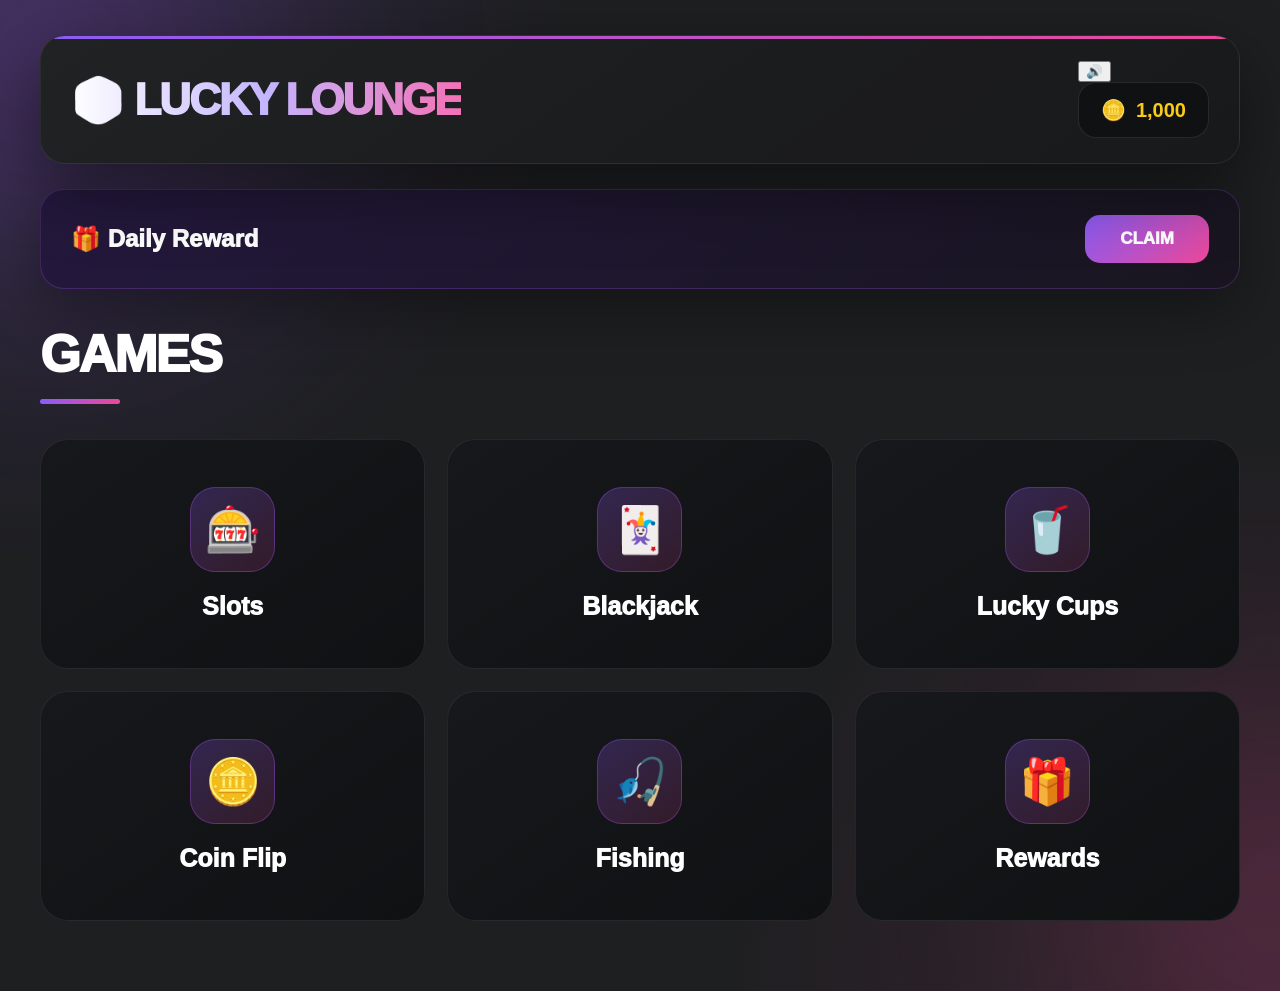
==== commit 53bf6f81: "Update index.html" ====
--- a/index.html
+++ b/index.html
@@ -40,13 +40,30 @@
 
 
 
-        <div class="coins">
-
-            🪙
-
-            <span id="coins">
-                0
-            </span>
+        <div class="header-actions">
+
+
+            <button 
+            class="sound-btn"
+            onclick="toggleMute()"
+            id="soundButton">
+
+                🔊
+
+            </button>
+
+
+
+            <div class="coins">
+
+                🪙
+
+                <span id="coins">
+                    0
+                </span>
+
+            </div>
+
 
         </div>
 
@@ -59,6 +76,7 @@
 
 
 
+
     <!-- DAILY REWARD -->
 
 
@@ -89,6 +107,7 @@
 
 
 
+
     <!-- TITLE -->
 
 
@@ -104,6 +123,7 @@
 
 
 
+
     <!-- GAME BUTTONS -->
 
 
@@ -113,7 +133,7 @@
 
         <button
         class="game-btn"
-        onclick="location.href='games/slots.html'">
+        onclick="openGame('games/slots.html')">
 
 
             <span>
@@ -133,9 +153,10 @@
 
 
 
-        <button
-        class="game-btn"
-        onclick="location.href='games/blackjack.html'">
+
+        <button
+        class="game-btn"
+        onclick="openGame('games/blackjack.html')">
 
 
             <span>
@@ -155,9 +176,10 @@
 
 
 
-        <button
-        class="game-btn"
-        onclick="location.href='games/cups.html'">
+
+        <button
+        class="game-btn"
+        onclick="openGame('games/cups.html')">
 
 
             <span>
@@ -180,7 +202,7 @@
 
         <button
         class="game-btn"
-        onclick="location.href='games/coinflip.html'">
+        onclick="openGame('games/coinflip.html')">
 
 
             <span>
@@ -203,7 +225,7 @@
 
         <button
         class="game-btn"
-        onclick="location.href='games/fishing.html'">
+        onclick="openGame('games/fishing.html')">
 
 
             <span>
@@ -226,7 +248,7 @@
 
         <button
         class="game-btn"
-        onclick="location.href='rewards.html'">
+        onclick="openGame('rewards.html')">
 
 
             <span>
@@ -250,6 +272,7 @@
 
 
 
+
 </div>
 
 
@@ -257,7 +280,6 @@
 
 
 
-<!-- SCRIPTS -->
 
 <script src="js/currency.js"></script>
 
@@ -267,6 +289,59 @@
 
 
 
+<script>
+
+
+function openGame(page){
+
+
+    if(window.LuckySounds){
+
+        LuckySounds.click();
+
+    }
+
+
+
+    setTimeout(()=>{
+
+
+        window.location.href = page;
+
+
+    },200);
+
+
+}
+
+
+
+
+
+function toggleMute(){
+
+
+    if(window.LuckySounds){
+
+
+        let muted = LuckySounds.toggleMute();
+
+
+
+        document.getElementById("soundButton").innerHTML =
+        muted ? "🔇" : "🔊";
+
+
+    }
+
+
+}
+
+
+</script>
+
+
+
 </body>
 
 </html>
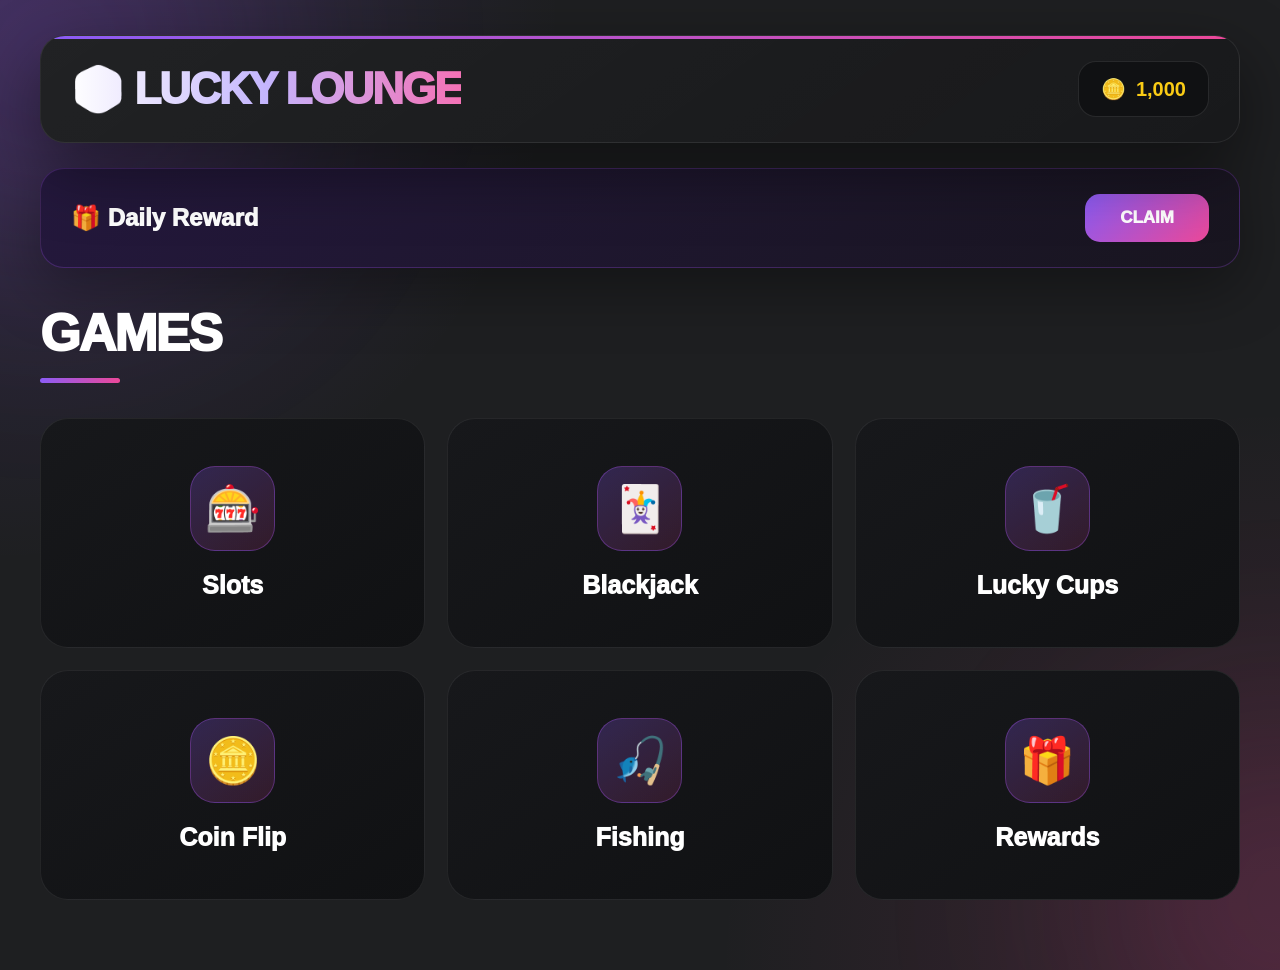
==== commit 976eeff3: "Update index.html" ====
--- a/index.html
+++ b/index.html
@@ -40,32 +40,217 @@
 
 
 
-        <div class="header-actions">
-
-
-            <button 
-            class="sound-btn"
-            onclick="toggleMute()"
-            id="soundButton">
-
-                🔊
-
-            </button>
-
-
-
-            <div class="coins">
-
+
+        <div class="coins">
+
+            🪙
+
+            <span id="coins">
+                0
+            </span>
+
+        </div>
+
+
+    </div>
+
+
+
+
+
+
+
+
+    <!-- DAILY REWARD -->
+
+
+    <div class="daily">
+
+
+        <div>
+
+            🎁 Daily Reward
+
+        </div>
+
+
+
+        <button
+        onclick="claimDailyReward()">
+
+            CLAIM
+
+        </button>
+
+
+    </div>
+
+
+
+
+
+
+
+
+    <!-- TITLE -->
+
+
+    <h1>
+
+        GAMES
+
+    </h1>
+
+
+
+
+
+
+
+
+    <!-- GAME BUTTONS -->
+
+
+    <div class="buttons">
+
+
+
+
+
+        <button
+        class="game-btn"
+        onclick="openGame('games/slots.html')">
+
+
+            <span>
+                🎰
+            </span>
+
+
+            <div>
+                Slots
+            </div>
+
+
+        </button>
+
+
+
+
+
+
+
+        <button
+        class="game-btn"
+        onclick="openGame('games/blackjack.html')">
+
+
+            <span>
+                🃏
+            </span>
+
+
+            <div>
+                Blackjack
+            </div>
+
+
+        </button>
+
+
+
+
+
+
+
+        <button
+        class="game-btn"
+        onclick="openGame('games/cups.html')">
+
+
+            <span>
+                🥤
+            </span>
+
+
+            <div>
+                Lucky Cups
+            </div>
+
+
+        </button>
+
+
+
+
+
+
+
+        <button
+        class="game-btn"
+        onclick="openGame('games/coinflip.html')">
+
+
+            <span>
                 🪙
-
-                <span id="coins">
-                    0
-                </span>
-
-            </div>
-
-
-        </div>
+            </span>
+
+
+            <div>
+                Coin Flip
+            </div>
+
+
+        </button>
+
+
+
+
+
+
+
+        <button
+        class="game-btn"
+        onclick="openGame('games/fishing.html')">
+
+
+            <span>
+                🎣
+            </span>
+
+
+            <div>
+                Fishing
+            </div>
+
+
+        </button>
+
+
+
+
+
+
+
+        <button
+        class="game-btn"
+        onclick="openGame('games/rewards.html')">
+
+
+            <span>
+                🎁
+            </span>
+
+
+            <div>
+                Rewards
+            </div>
+
+
+        </button>
+
+
+
 
 
     </div>
@@ -74,205 +259,6 @@
 
 
 
-
-
-
-    <!-- DAILY REWARD -->
-
-
-    <div class="daily">
-
-
-        <div>
-
-            🎁 Daily Reward
-
-        </div>
-
-
-
-        <button
-        onclick="claimDailyReward()">
-
-            CLAIM
-
-        </button>
-
-
-    </div>
-
-
-
-
-
-
-
-
-    <!-- TITLE -->
-
-
-    <h1>
-
-        GAMES
-
-    </h1>
-
-
-
-
-
-
-
-
-    <!-- GAME BUTTONS -->
-
-
-    <div class="buttons">
-
-
-
-        <button
-        class="game-btn"
-        onclick="openGame('games/slots.html')">
-
-
-            <span>
-                🎰
-            </span>
-
-
-            <div>
-                Slots
-            </div>
-
-
-        </button>
-
-
-
-
-
-
-
-        <button
-        class="game-btn"
-        onclick="openGame('games/blackjack.html')">
-
-
-            <span>
-                🃏
-            </span>
-
-
-            <div>
-                Blackjack
-            </div>
-
-
-        </button>
-
-
-
-
-
-
-
-        <button
-        class="game-btn"
-        onclick="openGame('games/cups.html')">
-
-
-            <span>
-                🥤
-            </span>
-
-
-            <div>
-                Lucky Cups
-            </div>
-
-
-        </button>
-
-
-
-
-
-
-
-        <button
-        class="game-btn"
-        onclick="openGame('games/coinflip.html')">
-
-
-            <span>
-                🪙
-            </span>
-
-
-            <div>
-                Coin Flip
-            </div>
-
-
-        </button>
-
-
-
-
-
-
-
-        <button
-        class="game-btn"
-        onclick="openGame('games/fishing.html')">
-
-
-            <span>
-                🎣
-            </span>
-
-
-            <div>
-                Fishing
-            </div>
-
-
-        </button>
-
-
-
-
-
-
-
-        <button
-        class="game-btn"
-        onclick="openGame('rewards.html')">
-
-
-            <span>
-                🎁
-            </span>
-
-
-            <div>
-                Rewards
-            </div>
-
-
-        </button>
-
-
-
-
-
-    </div>
-
-
-
-
-
 </div>
 
 
@@ -281,6 +267,11 @@
 
 
 
+
+
+<!-- SCRIPTS -->
+
+
 <script src="js/currency.js"></script>
 
 <script src="js/sounds.js"></script>
@@ -289,6 +280,8 @@
 
 
 
+
+
 <script>
 
 
@@ -297,8 +290,10 @@
 
     if(window.LuckySounds){
 
+
         LuckySounds.click();
 
+
     }
 
 
@@ -312,36 +307,17 @@
     },200);
 
 
+
 }
 
 
 
-
-
-function toggleMute(){
-
-
-    if(window.LuckySounds){
-
-
-        let muted = LuckySounds.toggleMute();
-
-
-
-        document.getElementById("soundButton").innerHTML =
-        muted ? "🔇" : "🔊";
-
-
-    }
-
-
-}
-
-
 </script>
 
 
 
+
+
 </body>
 
 </html>
